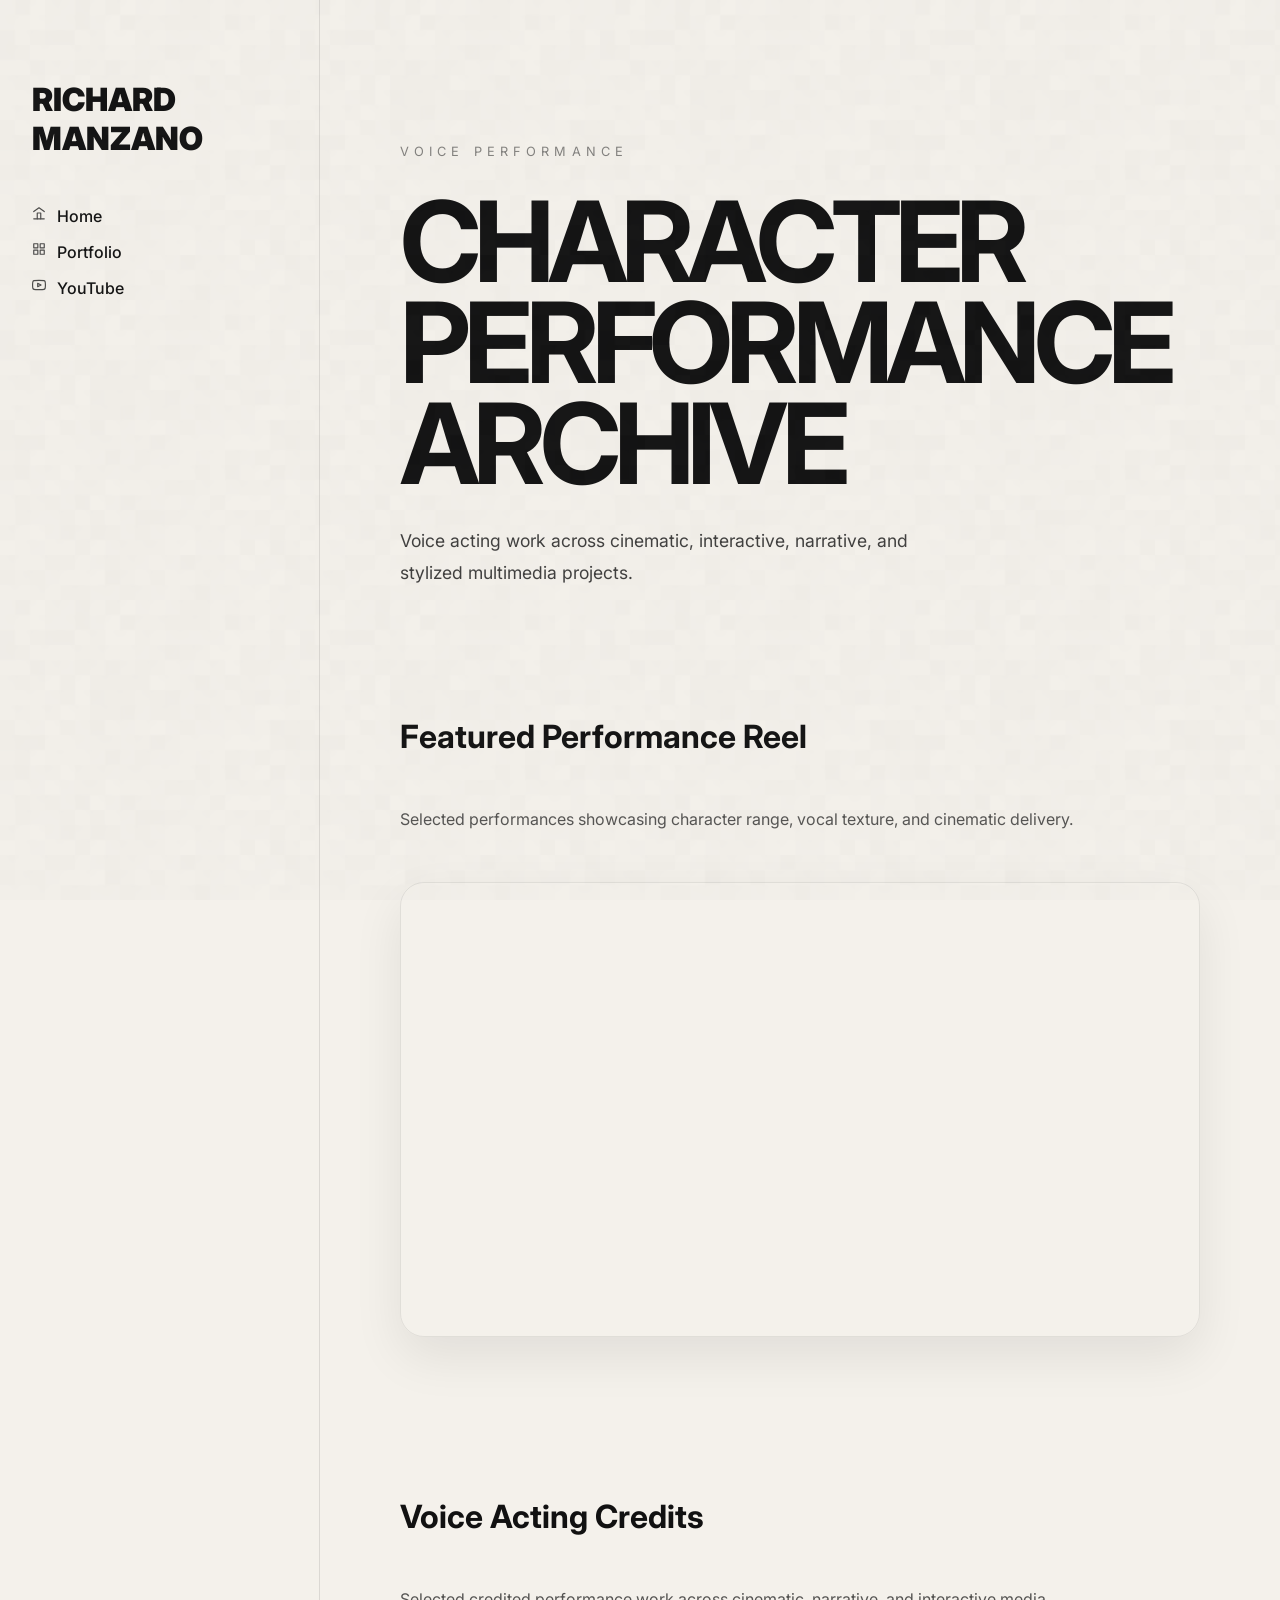
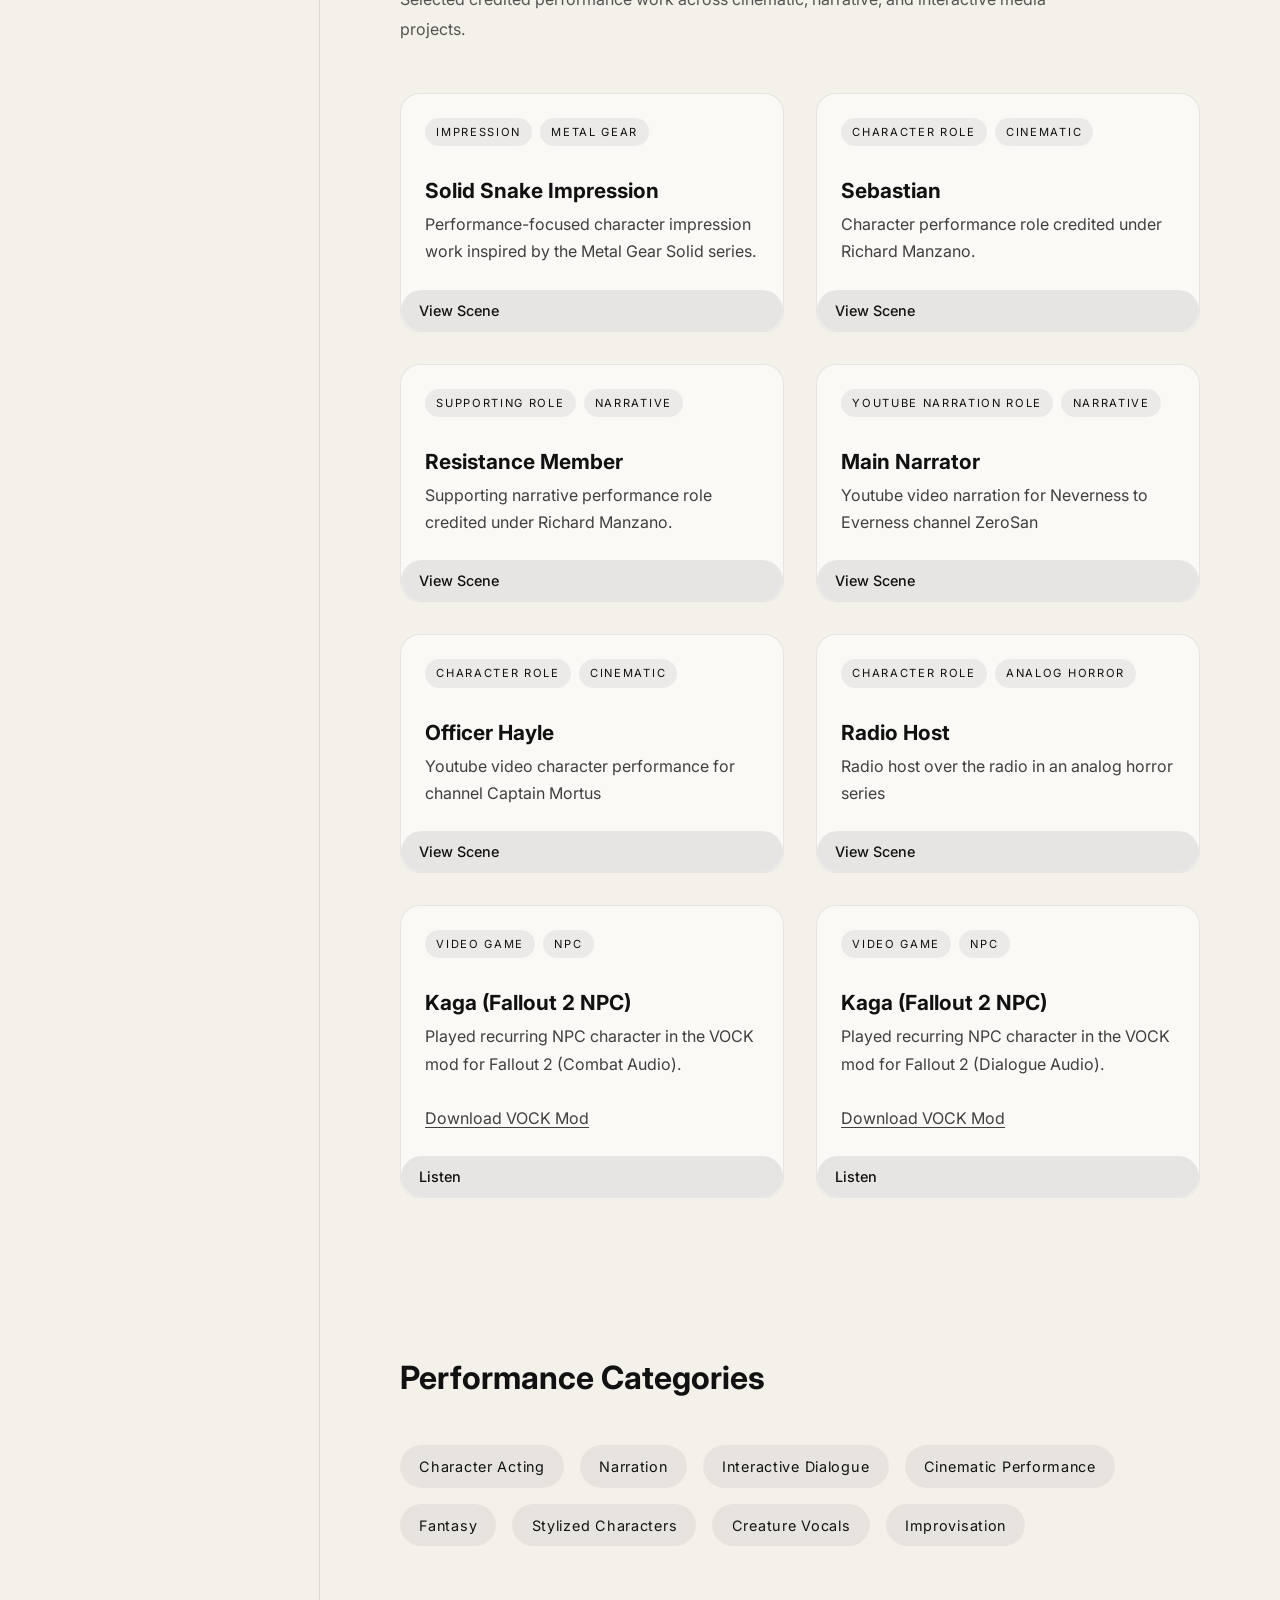
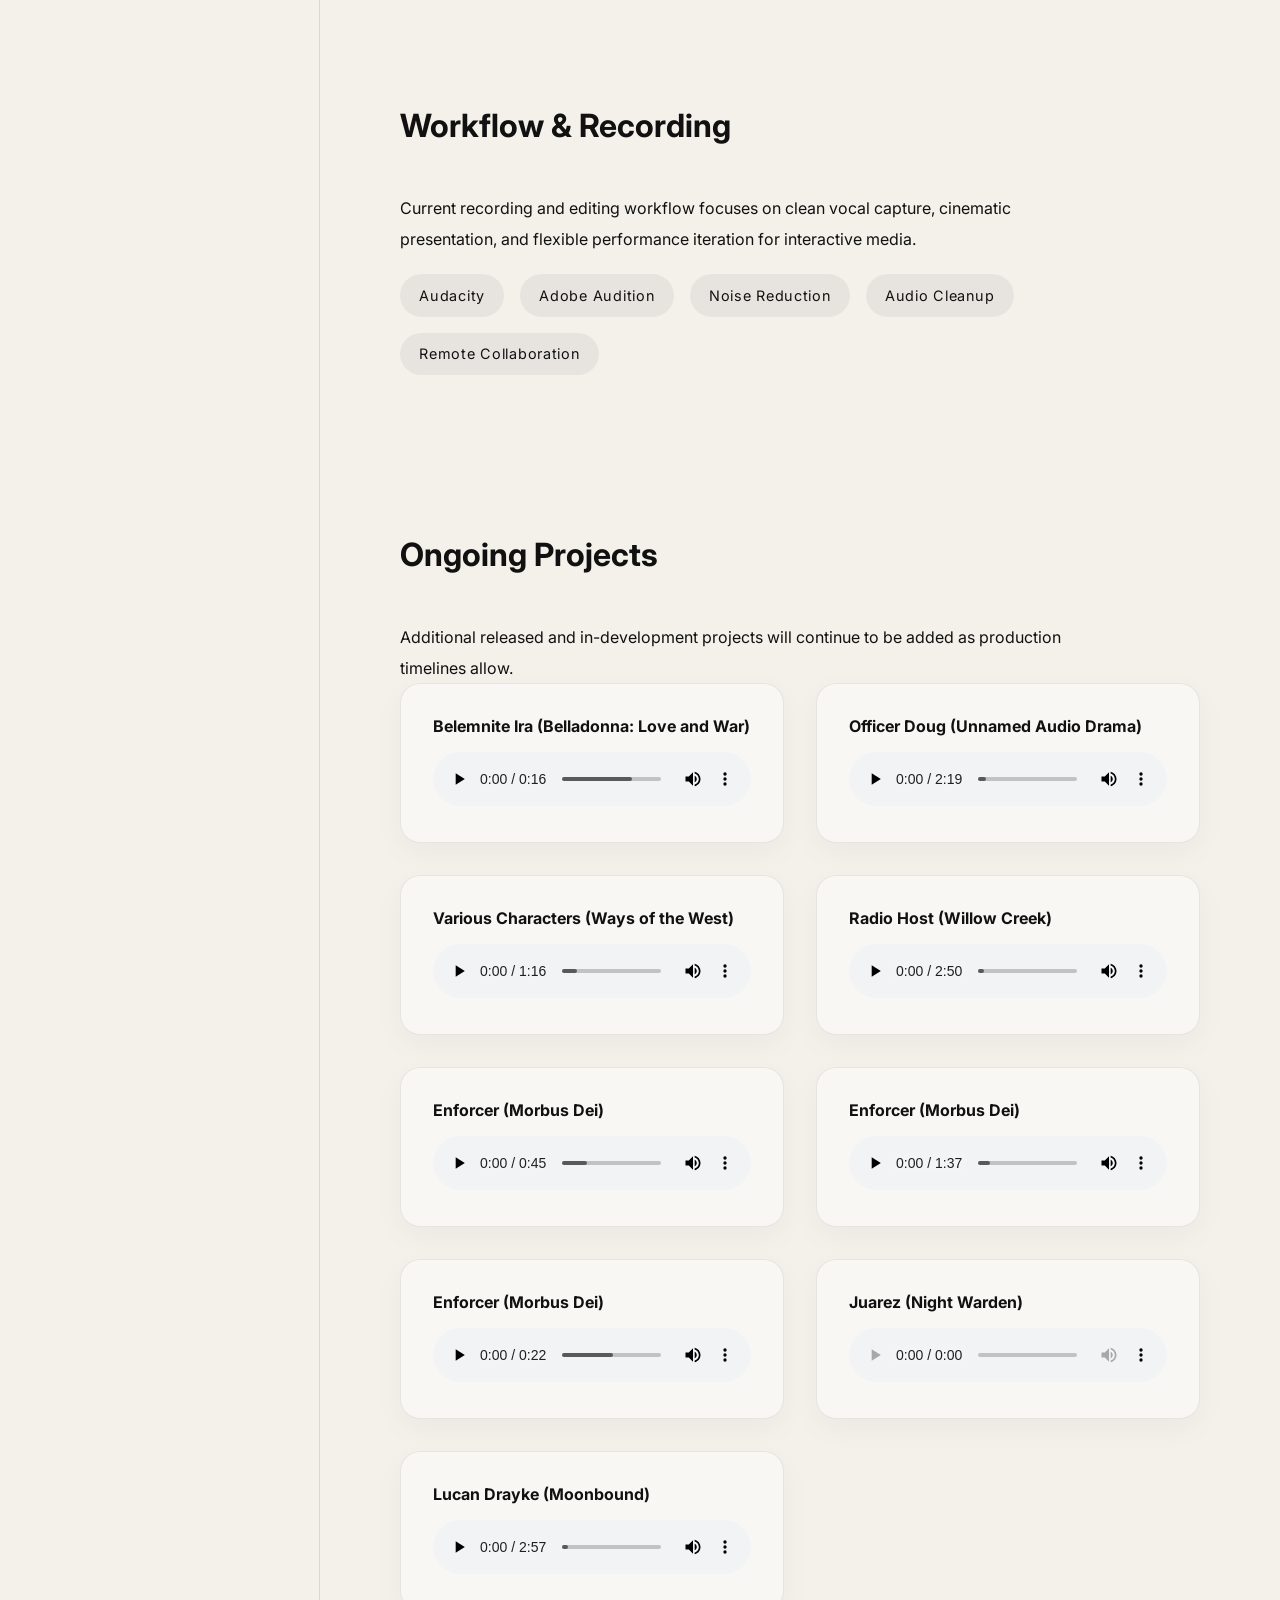
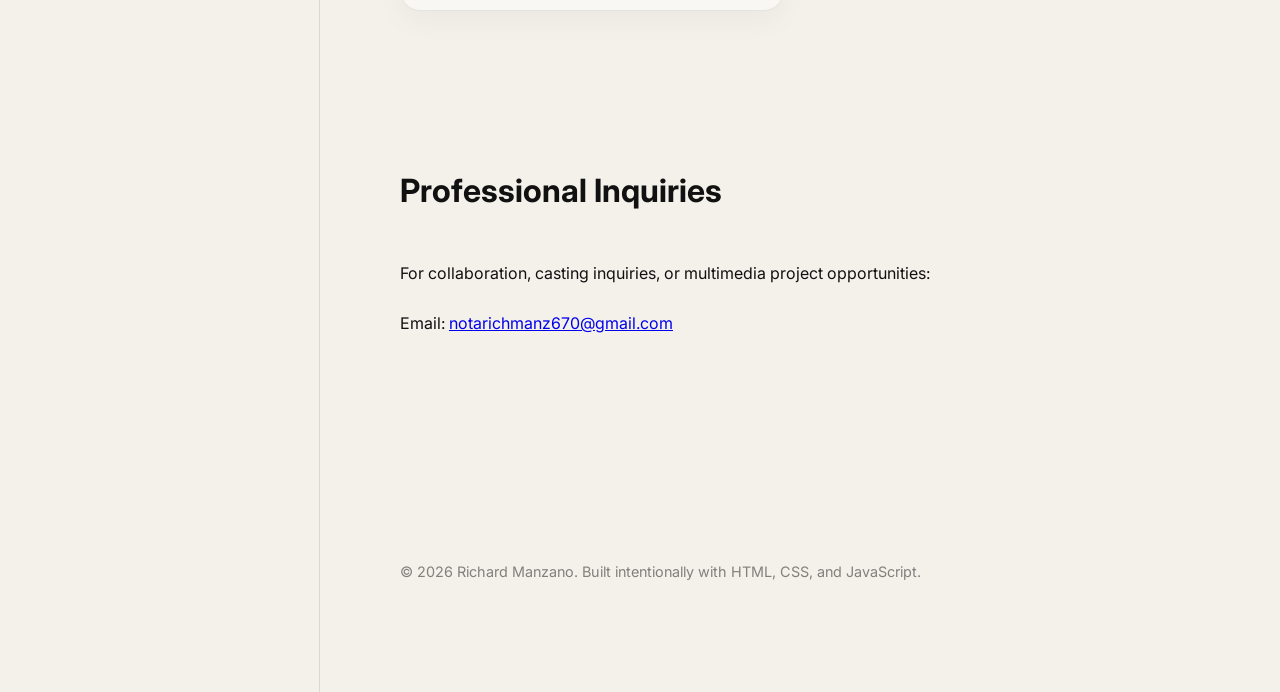
==== projects/voiceover/index.html @ 1d10e0f7 "Convert sub-pages to clean URL folder structure Moves voiceover.html and part-showcase.html into pro" ====
<!DOCTYPE html>
<html lang="en">
<head>
    <meta charset="UTF-8" />
    <meta name="viewport" content="width=device-width, initial-scale=1.0" />

    <title>Voice Performance | Richard Manzano</title>

    <!-- Google Fonts -->
    <link rel="preconnect" href="https://fonts.googleapis.com">
    <link rel="preconnect" href="https://fonts.gstatic.com" crossorigin>

    <link href="https://fonts.googleapis.com/css2?family=Inter:wght@300;400;500;700;900&display=swap"
          rel="stylesheet">

    <!-- Shared CSS -->
    <link rel="stylesheet" href="../../style.css" />
</head>

<body>

    <!-- Grain Overlay -->
    <div class="grain"></div>

    <!-- Sidebar -->
    <aside class="sidebar">

        <h1 class="logo">RICHARD MANZANO</h1>

        <nav>
            <ul>

                <li>
                    <a href="../../index.html">

                        <svg viewBox="0 0 24 24"
                             fill="none"
                             stroke="currentColor"
                             stroke-width="2"
                             stroke-linecap="round"
                             stroke-linejoin="round">

                            <path d="M3 9.5L12 3l9 6.5"></path>
                            <path d="M9 22V12h6v10"></path>
                            <path d="M21 22H3"></path>

                        </svg>

                        Home

                    </a>
                </li>

                <li>
                    <a href="../../index.html#portfolio">

                        <svg viewBox="0 0 24 24"
                             fill="none"
                             stroke="currentColor"
                             stroke-width="2"
                             stroke-linecap="round"
                             stroke-linejoin="round">

                            <rect x="3" y="3" width="7" height="7"></rect>
                            <rect x="14" y="3" width="7" height="7"></rect>
                            <rect x="14" y="14" width="7" height="7"></rect>
                            <rect x="3" y="14" width="7" height="7"></rect>

                        </svg>

                        Portfolio

                    </a>
                </li>

                <li>
                    <a href="https://www.youtube.com/@Sp3lunky"
                       target="_blank"
                       rel="noopener noreferrer">

                        <svg viewBox="0 0 24 24"
                             fill="none"
                             stroke="currentColor"
                             stroke-width="2"
                             stroke-linecap="round"
                             stroke-linejoin="round">

                            <path d="M22.54 6.42
                                     a2.78 2.78 0 0 0-1.94-2
                                     C18.88 4 12 4 12 4
                                     s-6.88 0-8.6.46
                                     a2.78 2.78 0 0 0-1.94 2
                                     A29 29 0 0 0 1 12
                                     a29 29 0 0 0 .46 5.58
                                     2.78 2.78 0 0 0 1.94 2
                                     c1.72.46 8.6.46 8.6.46
                                     s6.88 0 8.6-.46
                                     a2.78 2.78 0 0 0 1.94-2
                                     A29 29 0 0 0 23 12
                                     a29 29 0 0 0-.46-5.58z">
                            </path>

                            <polygon points="9.75 15.02 15.5 12 9.75 8.98 9.75 15.02">
                            </polygon>

                        </svg>

                        YouTube

                    </a>
                </li>

            </ul>
        </nav>

    </aside>

    <!-- Main Content -->
    <main class="content">

        <!-- Hero -->
        <section class="hero fade-in">

            <p class="eyebrow">
                VOICE PERFORMANCE
            </p>

            <h2 class="hero-title">
                CHARACTER<br>
                PERFORMANCE<br>
                ARCHIVE
            </h2>

            <p class="hero-description">
                Voice acting work across cinematic,
                interactive, narrative, and stylized
                multimedia projects.
            </p>

        </section>

        <!-- Featured Reel -->
        <section class="section fade-in">

            <h3>Featured Performance Reel</h3>

            <p class="section-intro">
                Selected performances showcasing
                character range, vocal texture,
                and cinematic delivery.
            </p>

            <div class="video-container">

                <iframe src="https://www.youtube.com/embed/omtmLSQI2M8"
                        title="Voice Performance Reel"
                        frameborder="0"
                        allowfullscreen>
                </iframe>

            </div>

        </section>

        <!-- Voice Acting Credits -->
        <section class="section fade-in">

            <h3>Voice Acting Credits</h3>

            <p class="section-intro">
                Selected credited performance work
                across cinematic, narrative,
                and interactive media projects.
            </p>

            <div class="project-grid">

                <!-- Credit Card -->
                <article class="project-card">

                    <div class="project-tags">
                        <span>IMPRESSION</span>
                        <span>METAL GEAR</span>
                    </div>

                    <h4>Solid Snake Impression</h4>
                    <p>
                        Performance-focused character
                        impression work inspired by the
                        Metal Gear Solid series.
                    </p>

                    <a class="project-button"
                       href="https://www.youtube.com/watch?v=Hbioymdwl5s&t=85s"
                       target="_blank"
                       rel="noopener noreferrer">

                        View Scene

                    </a>

                </article>

                <!-- Credit Card -->
                <article class="project-card">

                    <div class="project-tags">
                        <span>CHARACTER ROLE</span>
                        <span>CINEMATIC</span>
                    </div>

                    <h4>Sebastian</h4>

                    <p>
                        Character performance role credited
                        under Richard Manzano.
                    </p>

                    <a class="project-button"
                       href="https://www.youtube.com/watch?v=NLKbuSoBpOA"
                       target="_blank"
                       rel="noopener noreferrer">

                        View Scene

                    </a>

                </article>

                <!-- Credit Card -->
                <article class="project-card">

                    <div class="project-tags">
                        <span>SUPPORTING ROLE</span>
                        <span>NARRATIVE</span>
                    </div>

                    <h4>Resistance Member</h4>

                    <p>
                        Supporting narrative performance
                        role credited under Richard Manzano.
                    </p>

                    <a class="project-button"
                       href="https://www.youtube.com/watch?v=tWJBMHKJqUg"
                       target="_blank"
                       rel="noopener noreferrer">

                        View Scene

                    </a>

                </article>

                <!-- Credit Card -->
                <article class="project-card">

                    <div class="project-tags">
                        <span>YOUTUBE NARRATION ROLE</span>
                        <span>NARRATIVE</span>
                    </div>

                    <h4>Main Narrator</h4>

                    <p>
                        Youtube video narration for Neverness to
                        Everness channel ZeroSan
                    </p>

                    <a class="project-button"
                       href="https://www.youtube.com/watch?v=Q6nhibzTYhs"
                       target="_blank"
                       rel="noopener noreferrer">

                        View Scene

                    </a>

                </article>

                <!-- Credit Card -->
                <article class="project-card">

                    <div class="project-tags">
                        <span>CHARACTER ROLE</span>
                        <span>CINEMATIC</span>
                    </div>

                    <h4>Officer Hayle</h4>

                    <p>
                        Youtube video character performance
                        for channel Captain Mortus
                    </p>

                    <a class="project-button"
                       href="https://www.youtube.com/watch?v=c3kBNYjmFsY"
                       target="_blank"
                       rel="noopener noreferrer">

                        View Scene

                    </a>

                </article>

                <!-- Credit Card -->
                <article class="project-card">

                    <div class="project-tags">
                        <span>CHARACTER ROLE</span>
                        <span>ANALOG HORROR</span>
                    </div>

                    <h4>Radio Host</h4>

                    <p>
                        Radio host over the radio in an
                        analog horror series
                    </p>

                    <a class="project-button"
                       href="https://www.youtube.com/watch?v=HlQ4xLuw-D8"
                       target="_blank"
                       rel="noopener noreferrer">

                        View Scene

                    </a>

                </article>

                <!-- Credit Card -->
                <article class="project-card">

                    <div class="project-tags">
                        <span>VIDEO GAME</span>
                        <span>NPC</span>
                    </div>

                    <h4>Kaga (Fallout 2 NPC)</h4>

                    <p>
                        Played recurring NPC character in the VOCK mod
                        for Fallout 2 (Combat Audio).<br><br>
                        <a href="https://www.nexusmods.com/fallout2/mods/176"
                           target="_blank"
                           rel="noopener noreferrer">
                            Download VOCK Mod
                        </a>
                    </p>

                    <a class="project-button"
                       href="https://drive.google.com/file/d/15ZOhBAp49AssXxay2h1JE-kqpRSoK8h1/view?usp=drive_link"
                       target="_blank"
                       rel="noopener noreferrer">

                        Listen

                    </a>

                </article>

                <!-- Credit Card -->
                <article class="project-card">

                    <div class="project-tags">
                        <span>VIDEO GAME</span>
                        <span>NPC</span>
                    </div>

                    <h4>Kaga (Fallout 2 NPC)</h4>

                    <p>
                        Played recurring NPC character in the VOCK mod
                        for Fallout 2 (Dialogue Audio).<br><br>
                        <a href="https://www.nexusmods.com/fallout2/mods/176"
                           target="_blank"
                           rel="noopener noreferrer">
                            Download VOCK Mod
                        </a>
                    </p>

                    <a class="project-button"
                       href="https://drive.google.com/file/d/1WP_Z8_I_q7kdN5OAoyPYvnvUiT0T7FYB/view?usp=drive_link"
                       target="_blank"
                       rel="noopener noreferrer">

                        Listen

                    </a>

                </article>

            </div>

        </section>

        <!-- Performance Categories -->
        <section class="section fade-in">

            <h3>Performance Categories</h3>

            <div class="skills-grid">

                <div class="skill-pill">Character Acting</div>
                <div class="skill-pill">Narration</div>
                <div class="skill-pill">Interactive Dialogue</div>
                <div class="skill-pill">Cinematic Performance</div>
                <div class="skill-pill">Fantasy</div>
                <div class="skill-pill">Stylized Characters</div>
                <div class="skill-pill">Creature Vocals</div>
                <div class="skill-pill">Improvisation</div>

            </div>

        </section>

        <!-- Workflow -->
        <section class="section fade-in">

            <h3>Workflow & Recording</h3>

            <p>
                Current recording and editing workflow
                focuses on clean vocal capture,
                cinematic presentation, and flexible
                performance iteration for interactive media.
            </p>

            <br>

            <div class="skills-grid">

                <div class="skill-pill">Audacity</div>
                <div class="skill-pill">Adobe Audition</div>
                <div class="skill-pill">Noise Reduction</div>
                <div class="skill-pill">Audio Cleanup</div>
                <div class="skill-pill">Remote Collaboration</div>

            </div>

        </section>

        <!-- Future Projects -->
        <section class="section fade-in">

            <h3>Ongoing Projects</h3>

            <p>
                Additional released and in-development
                projects will continue to be added
                as production timelines allow.
            </p>

            <div class="audio-grid">

                <div class="audio-card">
                    <h4>Belemnite Ira (Belladonna: Love and War)</h4>
                    <audio controls>
                        <source src="../../assets/audio/Belemnite_LoveAndWar.wav" type="audio/wav">
                    </audio>
                </div>

                <div class="audio-card">
                    <h4>Officer Doug (Unnamed Audio Drama)</h4>
                    <audio controls>
                        <source src="../../assets/audio/OfficerDoug_Lines.wav" type="audio/wav">
                    </audio>
                </div>

                <div class="audio-card">
                    <h4>Various Characters (Ways of the West)</h4>
                    <audio controls>
                        <source src="../../assets/audio/WaysOfTheWest_Auditions.wav" type="audio/wav">
                    </audio>
                </div>

                <div class="audio-card">
                    <h4>Radio Host (Willow Creek)</h4>
                    <audio controls>
                        <source src="../../assets/audio/willow%20creek.wav" type="audio/wav">
                    </audio>
                </div>

                <div class="audio-card">
                    <h4>Enforcer (Morbus Dei)</h4>
                    <audio controls>
                        <source src="../../assets/audio/Enforcer_Cut_to_Image_3.wav" type="audio/wav">
                    </audio>
                </div>

                <div class="audio-card">
                    <h4>Enforcer (Morbus Dei)</h4>
                    <audio controls>
                        <source src="../../assets/audio/Enforcer_LineRetake2.wav" type="audio/wav">
                    </audio>
                </div>

                <div class="audio-card">
                    <h4>Enforcer (Morbus Dei)</h4>
                    <audio controls>
                        <source src="../../assets/audio/Enforcer_OpenInDarkness.wav" type="audio/wav">
                    </audio>
                </div>

                <div class="audio-card">
                    <h4>Juarez (Night Warden)</h4>
                    <audio controls>
                        <source src="../../assets/audio/NightWarden_JuarezLines.wav" type="audio/wav">
                    </audio>
                </div>

                <div class="audio-card">
                    <h4>Lucan Drayke (Moonbound)</h4>
                    <audio controls>
                        <source src="../../assets/audio/Moonbound_Lucan.wav" type="audio/wav">
                    </audio>
                </div>
            </div>

        </section>

        <!-- Contact -->
        <section class="section fade-in">

            <h3>Professional Inquiries</h3>

            <p>
                For collaboration, casting inquiries,
                or multimedia project opportunities:
            </p>

            <br>

            <p>
                Email:
                <a href="mailto:notarichmanz670@gmail.com">
                    notarichmanz670@gmail.com
                </a>
            </p>

        </section>

        <!-- Footer -->
        <footer class="footer">

            <p>
                © 2026 Richard Manzano.
                Built intentionally with HTML, CSS, and JavaScript.
            </p>

        </footer>

    </main>

    <!-- Shared JS -->
    <script src="../../script.js"></script>

</body>
</html>
---- style.css ----
/* RESET */
* {
    margin: 0;
    padding: 0;
    box-sizing: border-box;
}

html {
    scroll-behavior: smooth;
}

:root {
    --transition-fast: 0.25s ease;
    --transition-medium: 0.4s ease;
    --transition-slow: 0.6s ease;
}

section {
    scroll-margin-top: 3.75rem;
}

body {
    font-family: 'Inter', sans-serif;
    background: #f4f1eb;
    color: #111;
    display: flex;
    min-height: 100vh;
    overflow-x: hidden;
}

/* Grain Overlay */
.grain {
    position: fixed;
    inset: 0;
    background-image: url('./assets/textures/grain.png');
    background-size: 18.75rem;
    background-repeat: repeat;
    opacity: 0.0325;
    pointer-events: none;
    z-index: 999;
}

/* Sidebar */
.sidebar {
    width: 20rem;
    min-height: 100vh;
    padding: 5rem 2rem;
    border-right: 1px solid rgba(0,0,0,0.1);
    position: sticky;
    top: 0;
}

.logo {
    font-size: 2rem;
    font-weight: 900;
    margin-bottom: 3rem;
}

.sidebar ul {
    list-style: none;
}

.sidebar li {
    margin-bottom: 1rem;
}

.sidebar a {
    position: relative;
    text-decoration: none;
    color: #111;
    font-weight: 500;
    transition: opacity var(--transition-fast), transform var(--transition-fast);
    display: flex;
    align-items: flex-start;
    gap: 0.7rem;
}

.sidebar a::after {
    content: '';
    position: absolute;
    left: 0;
    bottom: -0.25rem;
    width: 0%;
    height: 1px;
    background: black;
    transition: width 0.3s ease;
}

.sidebar a:hover::after {
    width: 100%;
}

    .sidebar a:hover {
        opacity: 0.5;
        transform: translateX(2px);
    }

.sidebar svg {
    width: 0.875rem;
    height: 0.875rem;
    min-width: 0.875rem;
    opacity: 0.75;
    flex-shrink: 0;
    transition: transform 0.3s ease, opacity 0.3s ease;
}

.sidebar a:hover svg {
    transform: translateY(-1px);
    opacity: 1;
}

/* Socials */
.socials {
    margin-top: 3rem;
    display: flex;
    flex-direction: column;
    gap: 0.75rem;
}

    .socials a {
        display: flex;
        align-items: center;
        gap: 0.6rem;
    }

    .socials svg {
        width: 1rem;
        height: 1rem;
        stroke-width: 1.8;
        opacity: 0.8;
        transition: transform 0.3s ease, opacity 0.3s ease;
    }

    .socials a:hover svg {
        transform: translateY(-1px);
        opacity: 1;
    }

/* Main Content */
.content {
    flex: 1;
    padding: 5rem;
    max-width: 87.5rem;
}

.hero {
    display: flex;
    flex-direction: column;
    justify-content: center;
    gap: 1rem;
    padding-top: 4rem;
    padding-bottom: 4rem;
}

.eyebrow {
    font-size: 0.8rem;
    letter-spacing: 0.4em;
    margin-bottom: 1rem;
    opacity: 0.5;
}

.hero-title {
    font-size: clamp(4rem, 10vw, 7rem);
    line-height: 0.9;
    letter-spacing: -0.06em;
    max-width: 56.25rem;
}

.hero-description {
    margin-top: 1rem;
    max-width: 32.5rem;
    font-size: 1.1rem;
    line-height: 1.8;
    opacity: 0.8;
}

.section {
    margin-top: 4rem;
    margin-bottom: 10rem;
}

    .section h3 {
        margin-bottom: 3rem;
        font-size: 2rem;
    }

    .section p {
        max-width: 43.75rem;
        line-height: 1.9;
    }

.section-intro {
    margin-bottom: 3rem;
    max-width: 37.5rem;
    opacity: 0.7;
}

/* Projects Section*/
.project-grid {
    display: grid;
    grid-template-columns: repeat(auto-fit, minmax(20rem, 1fr));
    gap: 2rem;
}

.project-card {
    background: rgba(255,255,255,0.55);
    backdrop-filter: blur(8px);
    border: 1px solid rgba(0,0,0,0.08);
    border-radius: 1.25rem;
    overflow: hidden;
    transition: transform var(--transition-medium), box-shadow var(--transition-medium);
    position: relative;
    display: flex;
    flex-direction: column;
}
    .project-card::before {
        content: '';
        position: absolute;
        inset: 0;
        background: linear-gradient( to top, rgba(0,0,0,0.25), transparent 40% );
        opacity: 0;
        transition: opacity 0.3s ease;
        pointer-events: none;
    }

    .project-card:hover::before {
        opacity: 1;
    }

    .project-card:hover {
        transform: translateY(-4px);
        box-shadow: 0 20px 40px rgba(0,0,0,0.08);
    }

    .project-card img {
        width: 100%;
        height: 13.75rem;
        object-fit: cover;
        transition: transform 0.5s ease;
    }

    .project-card:hover img {
        transform: scale(1.03);
    }


    .project-card h4 {
        padding: 1.5rem 1.5rem 0.5rem;
        font-size: 1.3rem;
    }

    .project-card p {
        padding: 0 1.5rem 1.5rem;
        line-height: 1.7;
        opacity: 0.8;
    }

    .project-card p a {
        color: inherit;
        text-decoration: underline;
        text-underline-offset: 0.2rem;
        transition: opacity var(--transition-fast);
    }

    .project-card p a:hover {
        opacity: 0.5;
    }

.project-link {
    text-decoration: none;
    color: inherit;
    display: block;
}

.project-button {
    display: inline-flex;
    align-items: center;
    padding: 0.75rem 1.1rem;
    border-radius: 62.5rem;
    background: rgba(0,0,0,0.08);
    color: inherit;
    text-decoration: none;
    font-size: 0.9rem;
    font-weight: 500;
    transition: background var(--transition-fast), transform var(--transition-fast);
    margin-top: auto;
}

    .project-button:hover {
        background: rgba(0,0,0,0.12);
        transform: translateY(-2px);
    }

.project-tags {
    display: flex;
    flex-wrap: wrap;
    gap: 0.5rem;
    padding: 1.5rem 1.5rem 0.5rem;
}

    .project-tags span {
        font-size: 0.7rem;
        letter-spacing: 0.15em;
        padding: 0.45rem 0.7rem;
        border-radius: 62.5rem;
        background: rgba(0,0,0,0.06);
    }

/* Audio Cards */
.audio-grid {
    display: grid;
    grid-template-columns: repeat(auto-fit, minmax(17.5rem, 1fr));
    gap: 2rem;
}

.audio-card {
    background: rgba(255,255,255,0.45);
    border: 1px solid rgba(0,0,0,0.08);
    border-radius: 1.25rem;
    padding: 2rem;
    box-shadow: 0 10px 30px rgba(0,0,0,0.04);
    transition: transform var(--transition-medium), box-shadow var(--transition-medium);
}

    .audio-card:hover {
        transform: translateY(-3px);
        box-shadow: 0 20px 40px rgba(0,0,0,0.08);
    }

    .audio-card h4 {
        margin-bottom: 1rem;
    }

    .audio-card audio {
        width: 100%;
    }


/* Footer */
.footer {
    padding-top: 4rem;
    padding-bottom: 2rem;
    opacity: 0.5;
    font-size: 0.9rem;
}

/* Fade In Animation */

.fade-in {
    opacity: 0;
    transform: translateY(20px);
    animation: fadeUp 1s ease forwards;
}

@keyframes fadeUp {

    to {
        opacity: 1;
        transform: translateY(0);
    }
}

/* Video */
.video-container {
    position: relative;
    width: 100%;
    overflow: hidden;
    border-radius: 1.5rem;
    box-shadow: 0 20px 50px rgba(0,0,0,0.08);
    border: 1px solid rgba(0,0,0,0.08);
}

    .video-container iframe {
        width: 100%;
        aspect-ratio: 16 / 9;
        border: none;
    }

/* Skills and Technologies */
.skills-grid {
    display: flex;
    flex-wrap: wrap;
    gap: 1rem;
}

.skill-pill {
    padding: 0.8rem 1.2rem;
    border-radius: 62.5rem;
    background: rgba(0,0,0,0.05);
    font-size: 0.9rem;
    letter-spacing: 0.05em;
}

/* ========================================
   Responsive Design
======================================== */

@media (max-width: 68.75rem) {

    body {
        flex-direction: column;
    }

    .sidebar {
        width: 100%;
        min-height: auto;
        position: relative;
        border-right: none;
        border-bottom: 1px solid rgba(0,0,0,0.1);
        padding: 3rem 2rem;
        display: flex;
        flex-direction: column;
        gap: 2rem;
    }

        .sidebar ul {
            display: flex;
            flex-wrap: wrap;
            gap: 1.5rem;
        }

        .sidebar li {
            margin-bottom: 0;
        }

    .socials {
        flex-direction: row;
        flex-wrap: wrap;
        gap: 1.5rem;
    }

    .content {
        padding: 3rem 2rem;
    }

    .hero-title {
        font-size: clamp(3.5rem, 12vw, 6rem);
    }
}

@media (max-width: 43.75rem) {

    .content {
        padding: 2rem 1.5rem;
    }

    .sidebar {
        padding: 2rem 1.5rem;
    }

    .hero {
        padding-top: 2rem;
        padding-bottom: 2rem;
    }

    .hero-title {
        font-size: clamp(3rem, 14vw, 5rem);
    }

    .hero-description {
        font-size: 1rem;
        line-height: 1.7;
    }

    .section {
        margin-bottom: 7rem;
    }

    .project-grid {
        grid-template-columns: 1fr;
    }

    .audio-grid {
        grid-template-columns: 1fr;
    }

    .project-card img {
        height: 12.5rem;
    }

    .footer {
        padding-top: 2rem;
    }

    .logo {
        font-size: 1.5rem;
    }
}
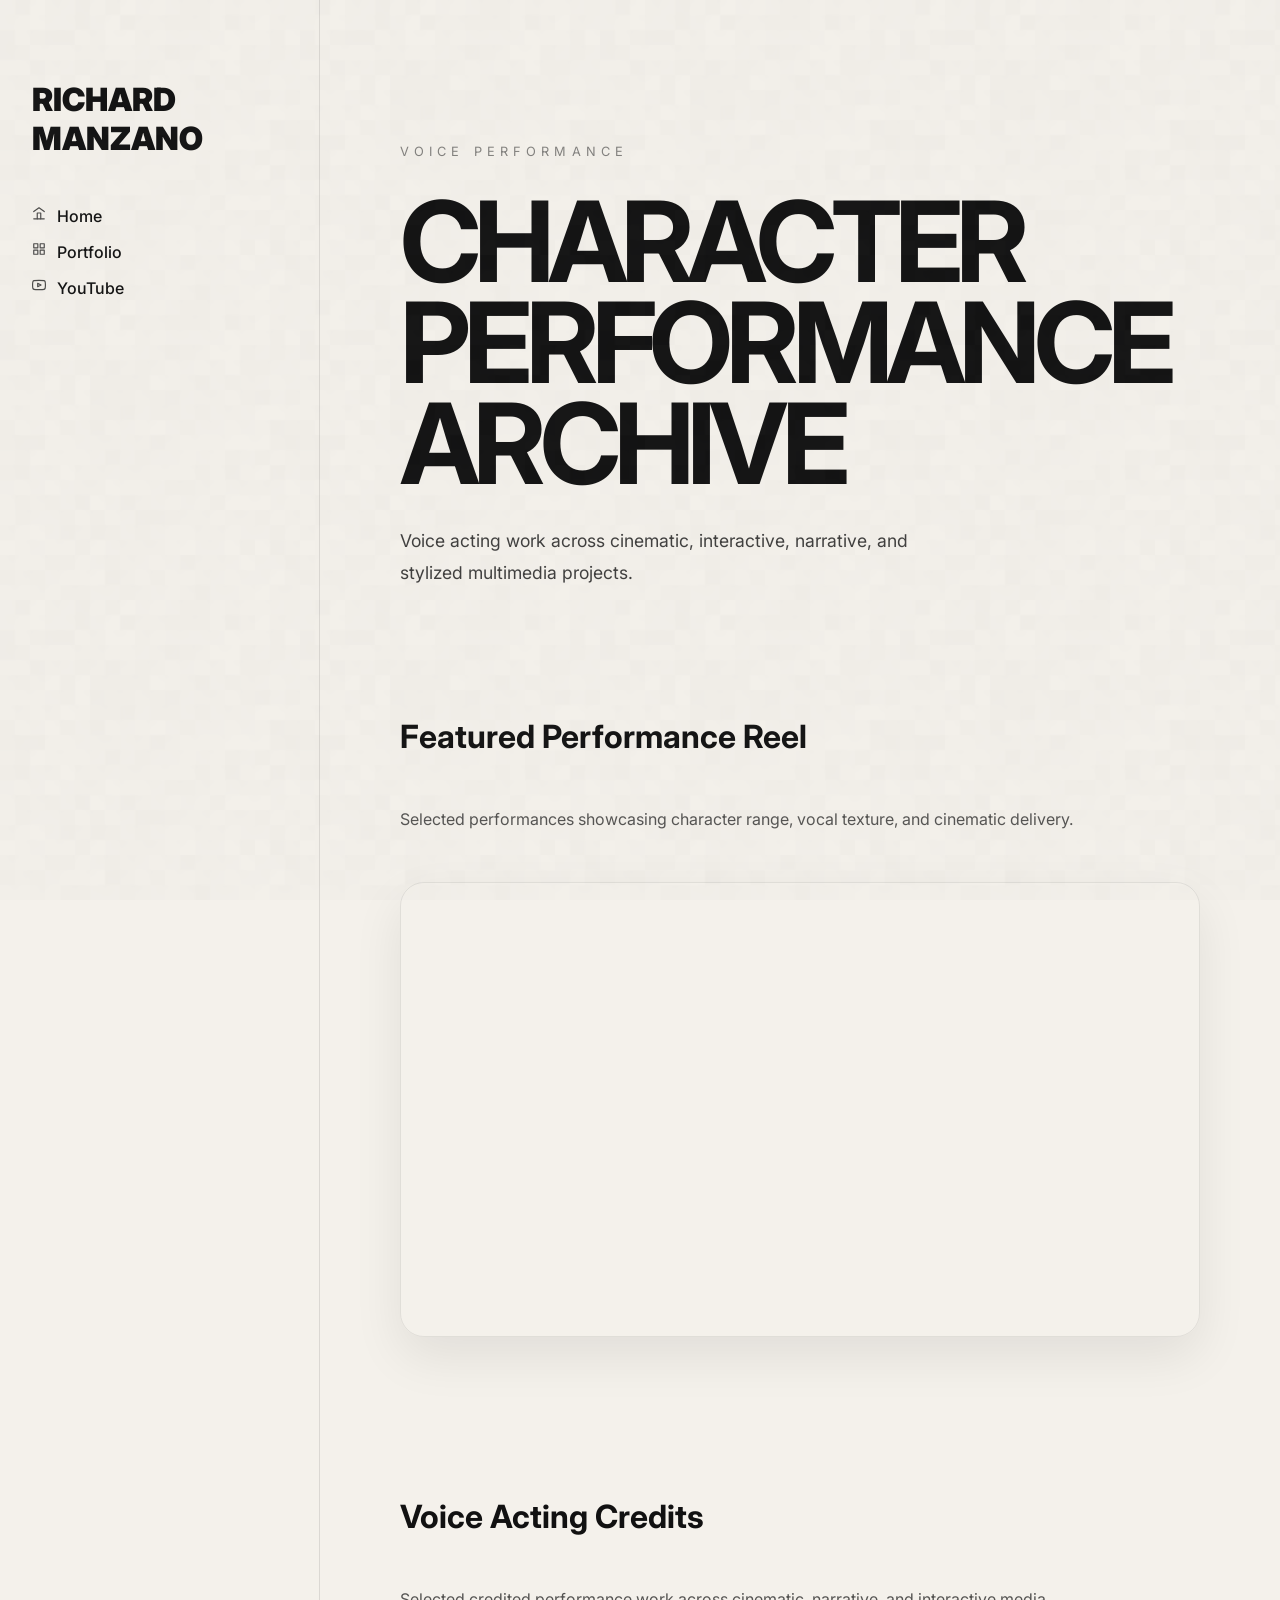
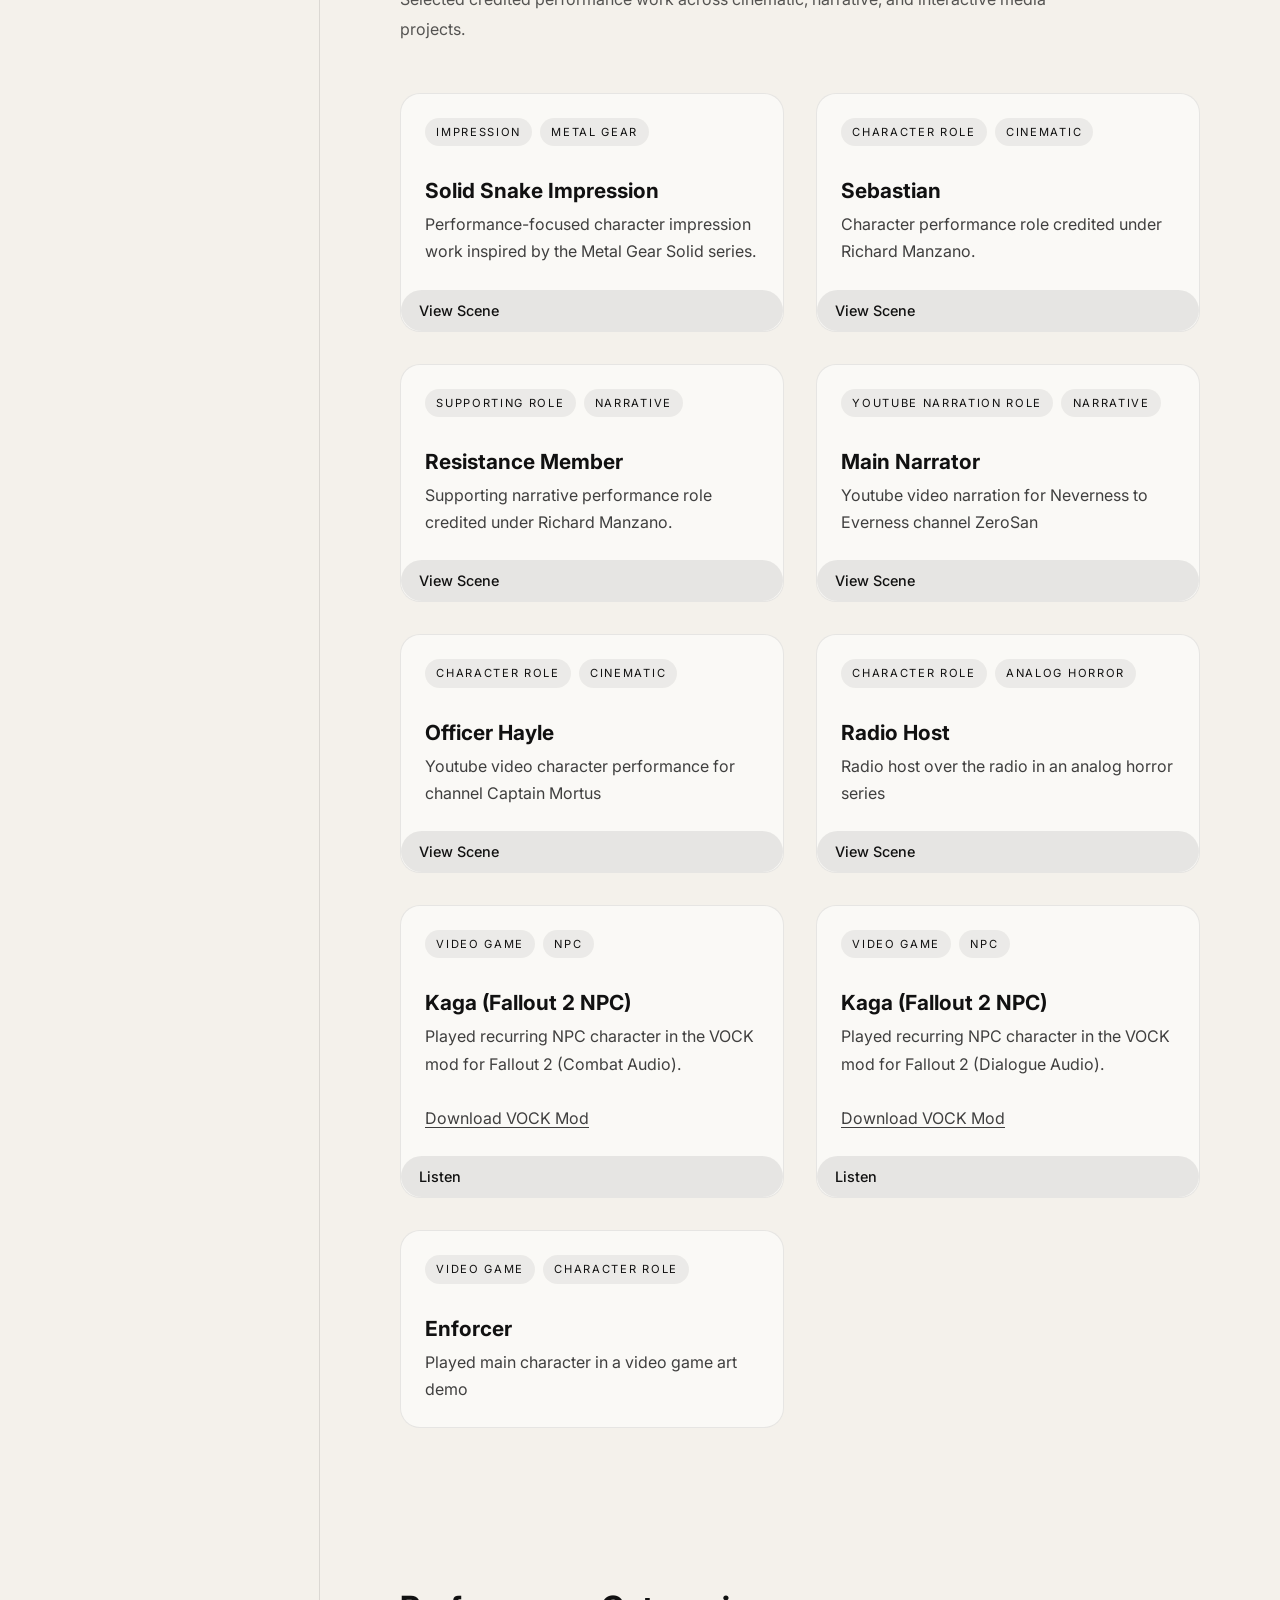
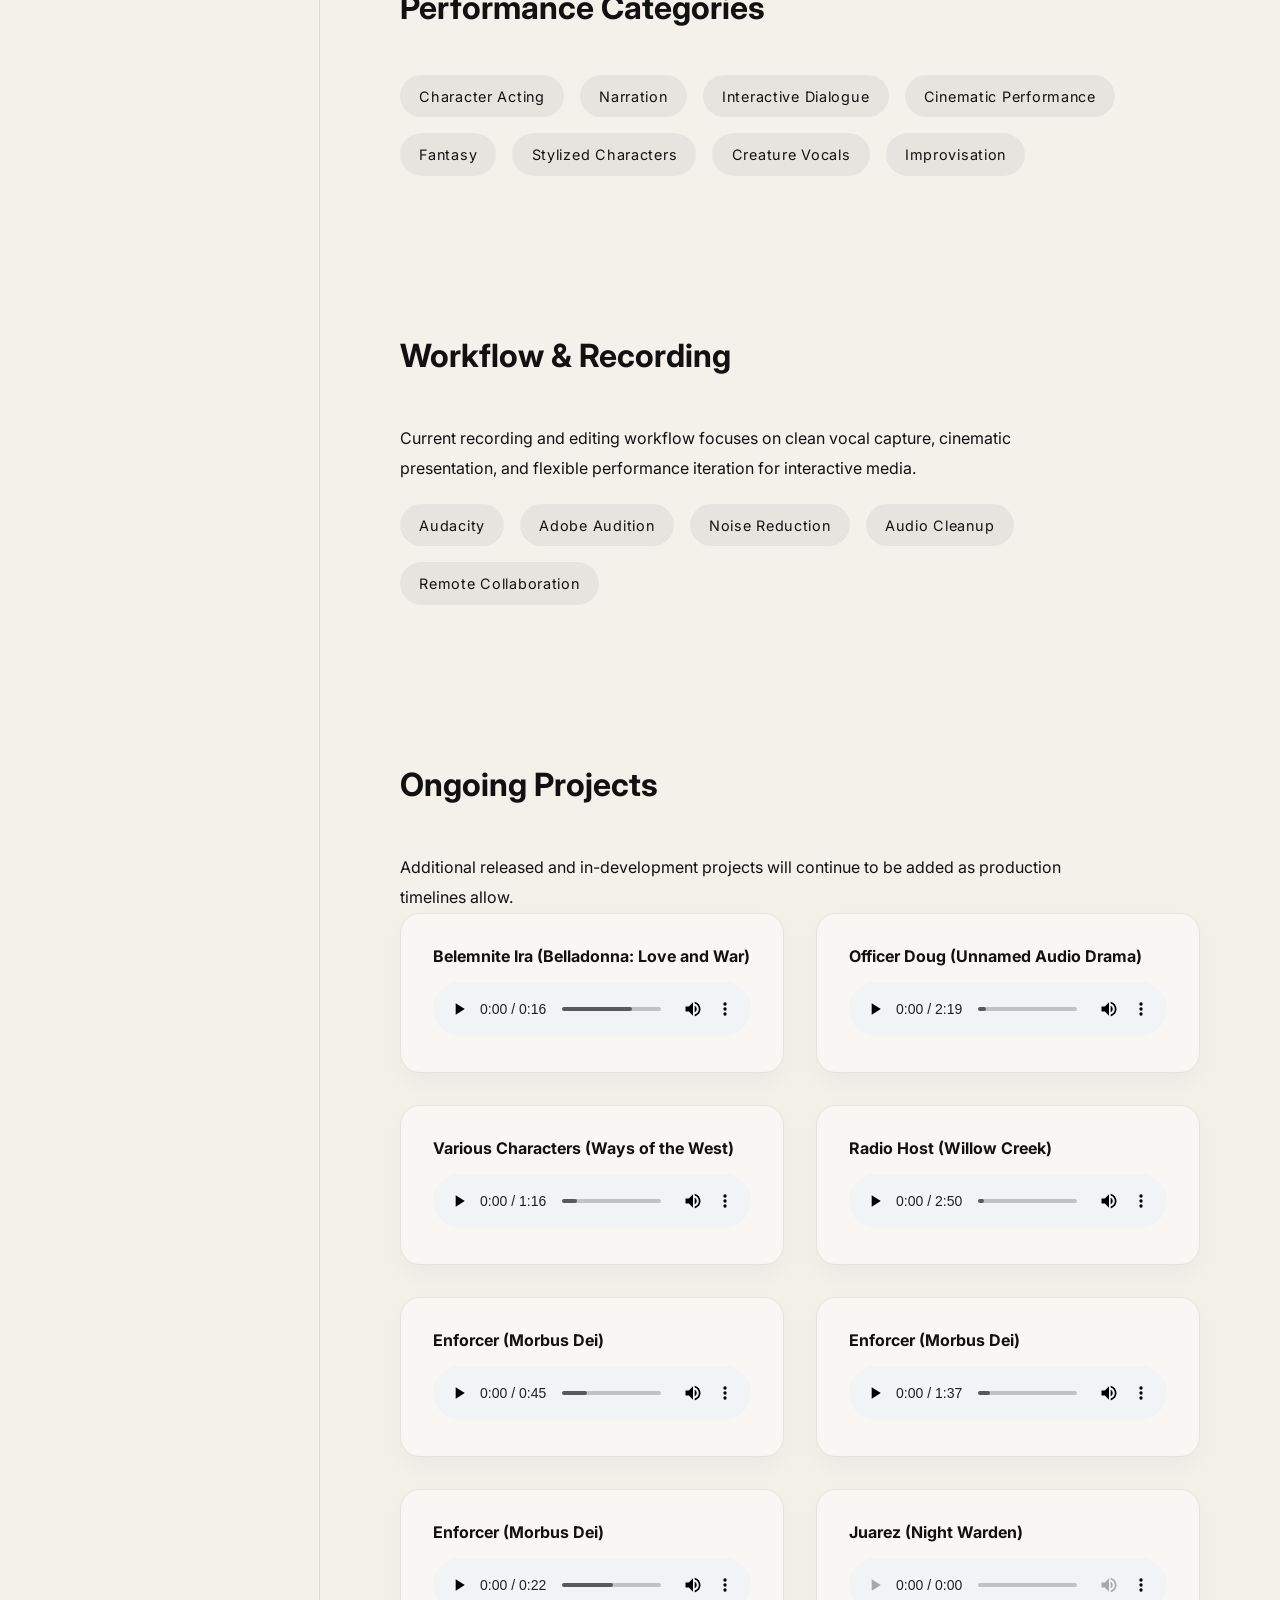
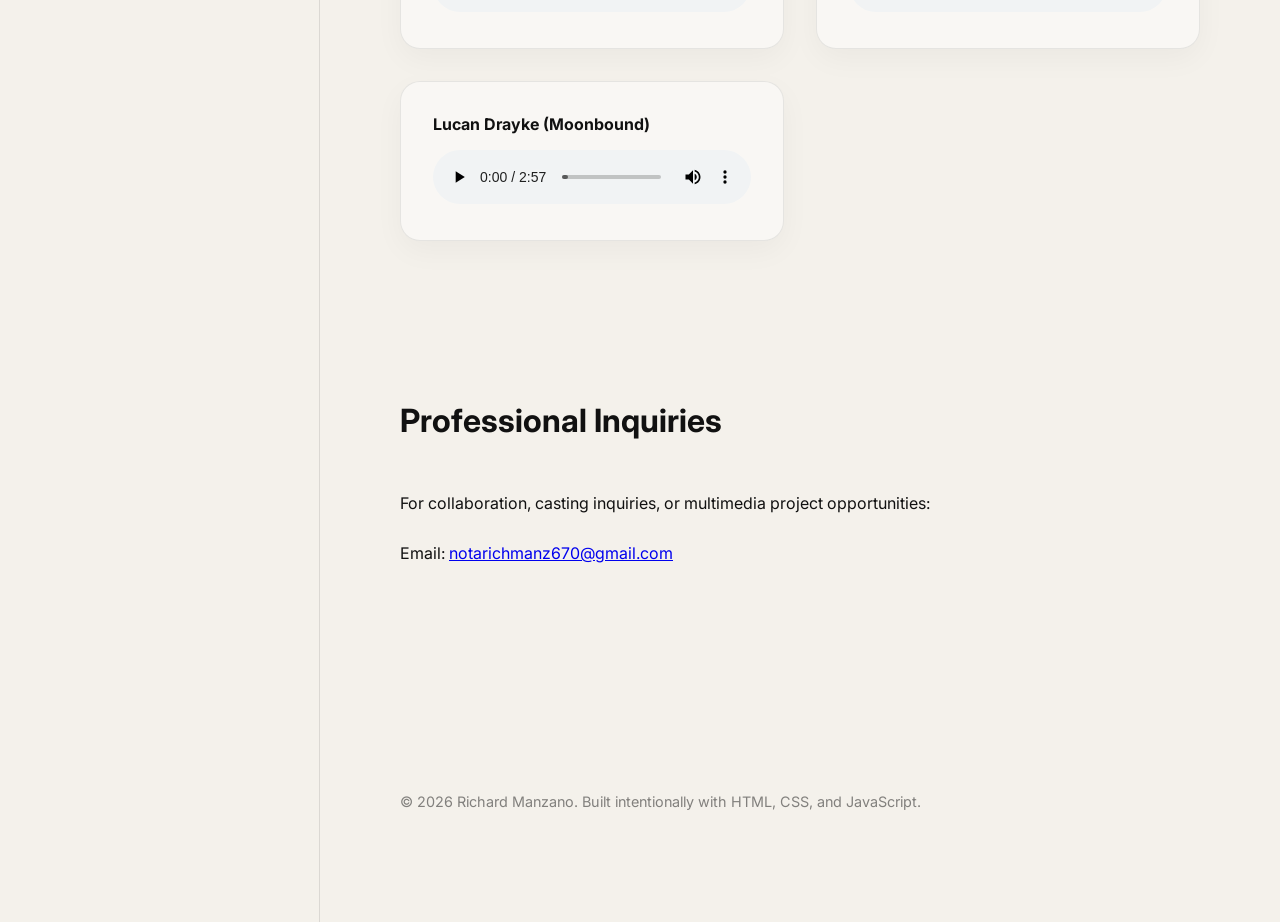
==== commit 3955c0f1: "Move Enforcer credit to voiceover page Voice Acting Credits section Reverts the index.html change an" ====
--- a/projects/voiceover/index.html
+++ b/projects/voiceover/index.html
@@ -393,6 +393,27 @@
 
                 </article>
 
+                <!-- Credit Card -->
+                <a class="project-link"
+                   href="https://games-academy.itch.io/morbus-dei"
+                   target="_blank"
+                   rel="noopener noreferrer">
+
+                    <article class="project-card">
+
+                        <div class="project-tags">
+                            <span>VIDEO GAME</span>
+                            <span>CHARACTER ROLE</span>
+                        </div>
+
+                        <h4>Enforcer</h4>
+
+                        <p>Played main character in a video game art demo</p>
+
+                    </article>
+
+                </a>
+
             </div>
 
         </section>
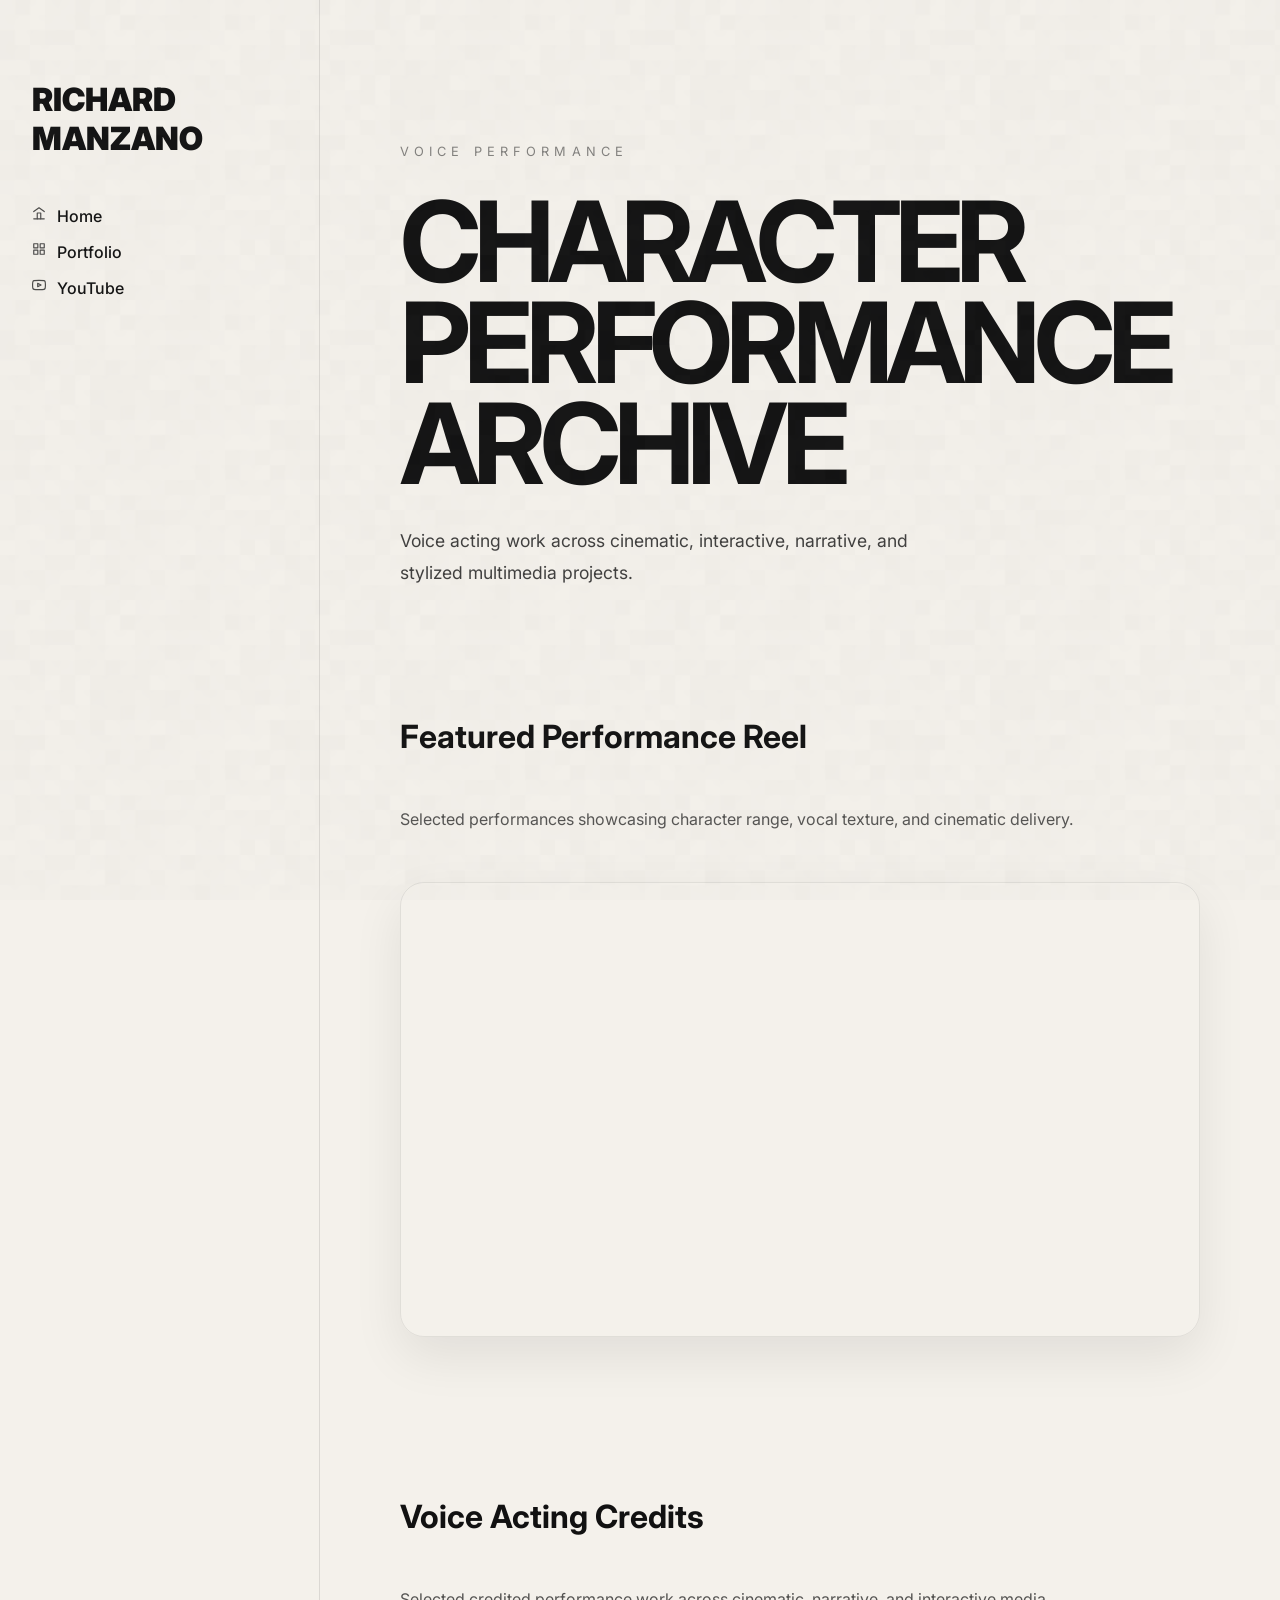
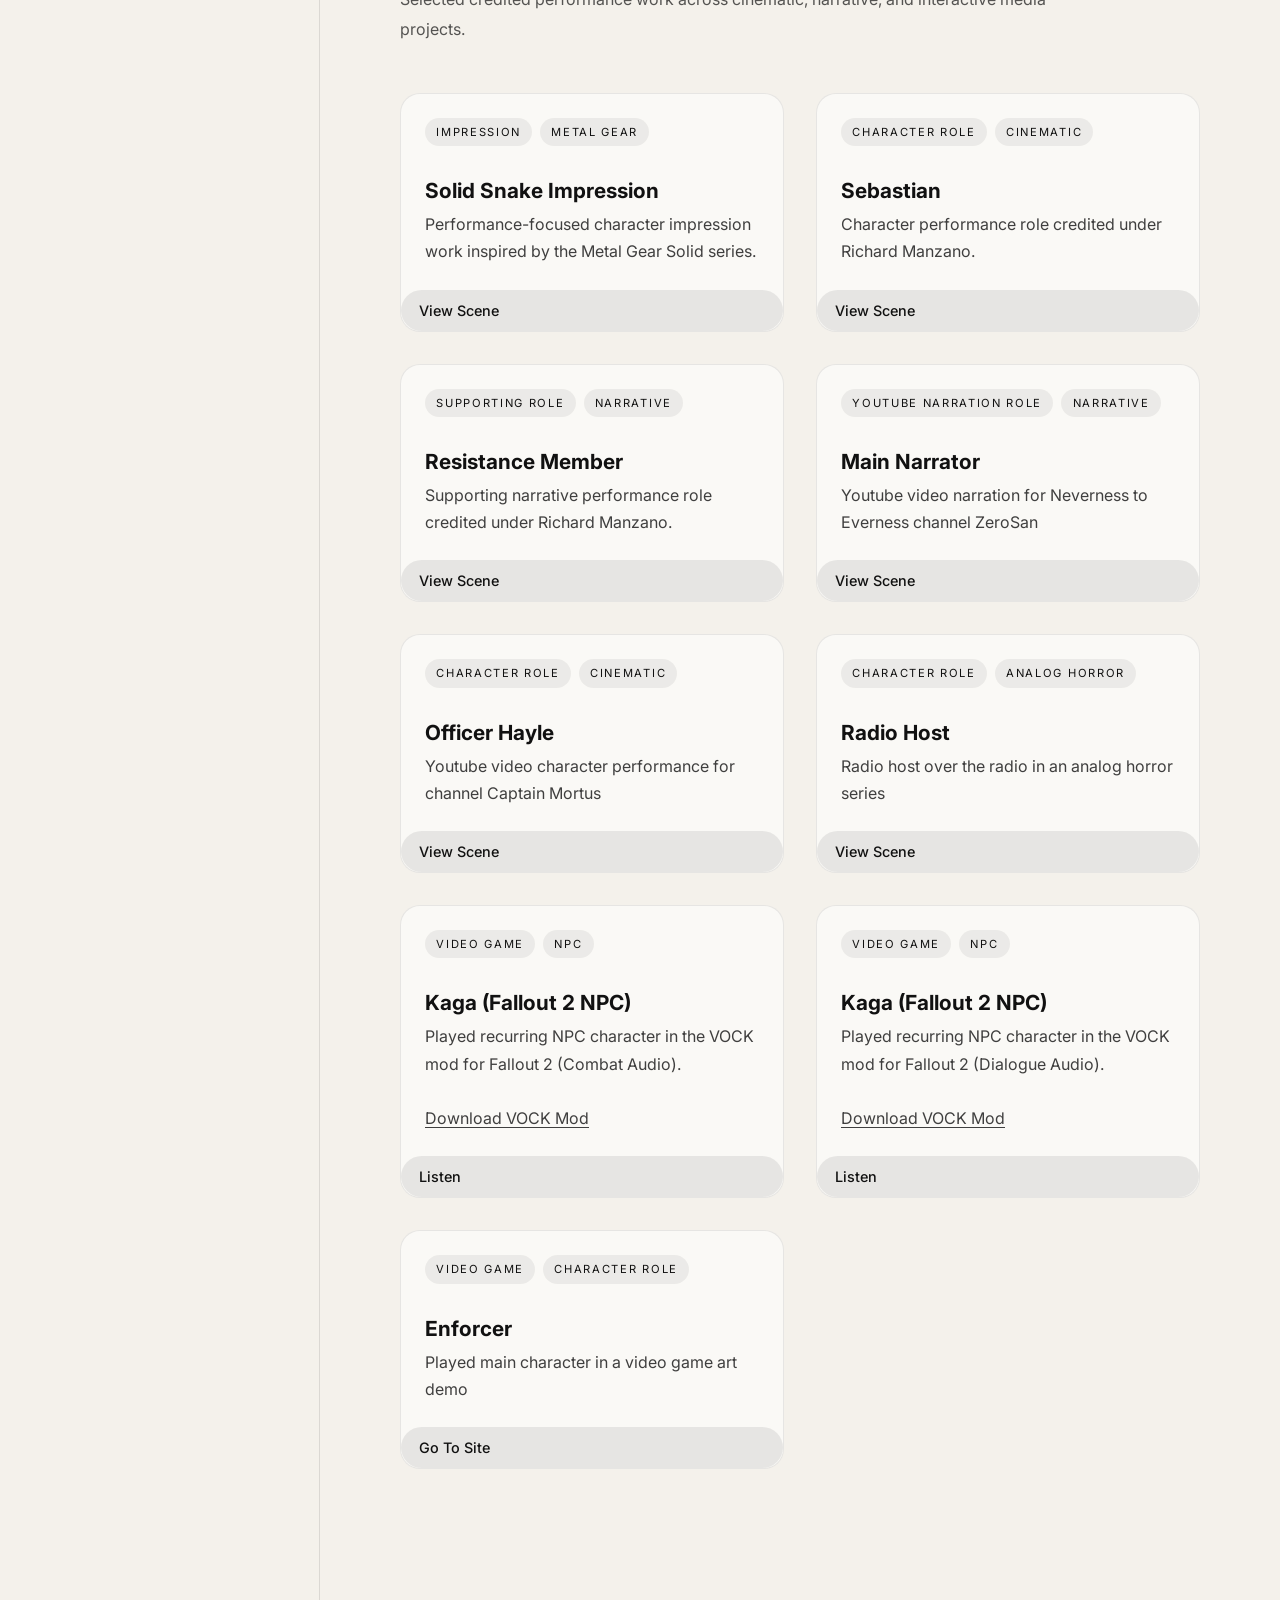
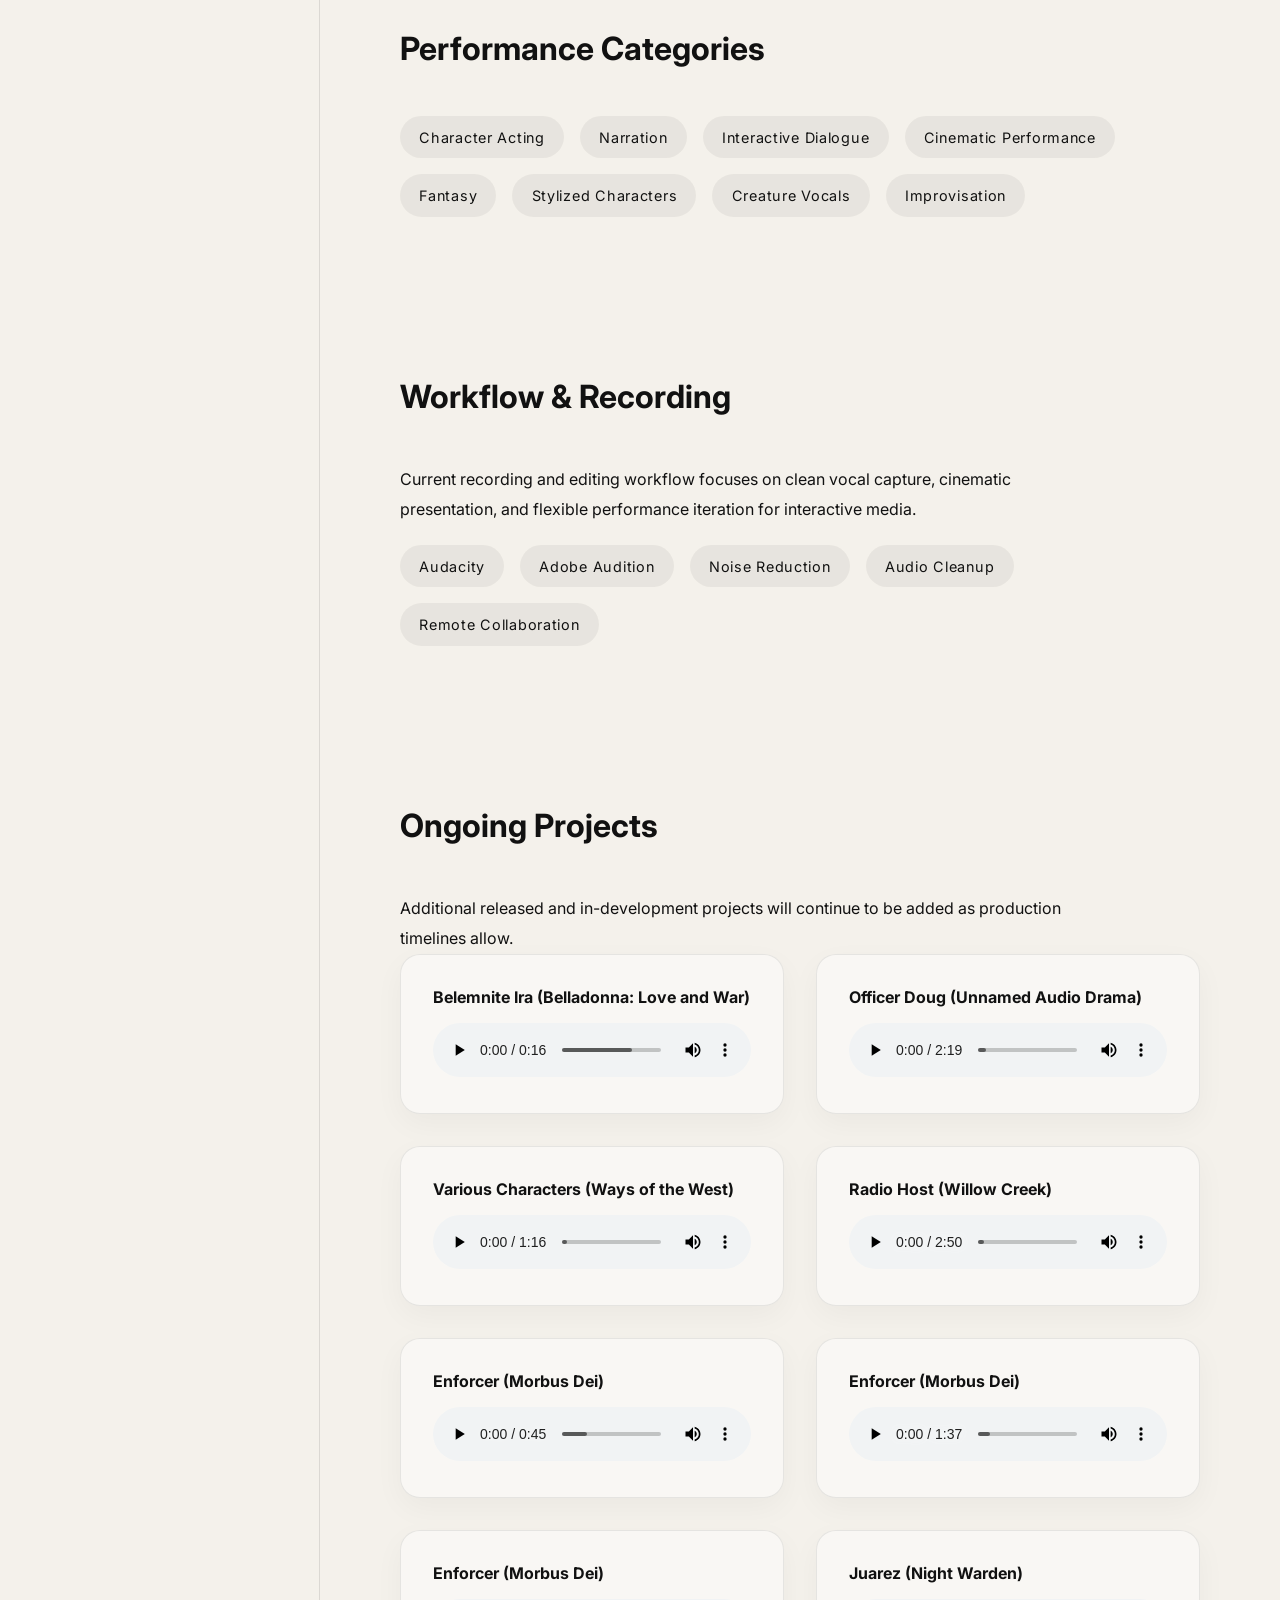
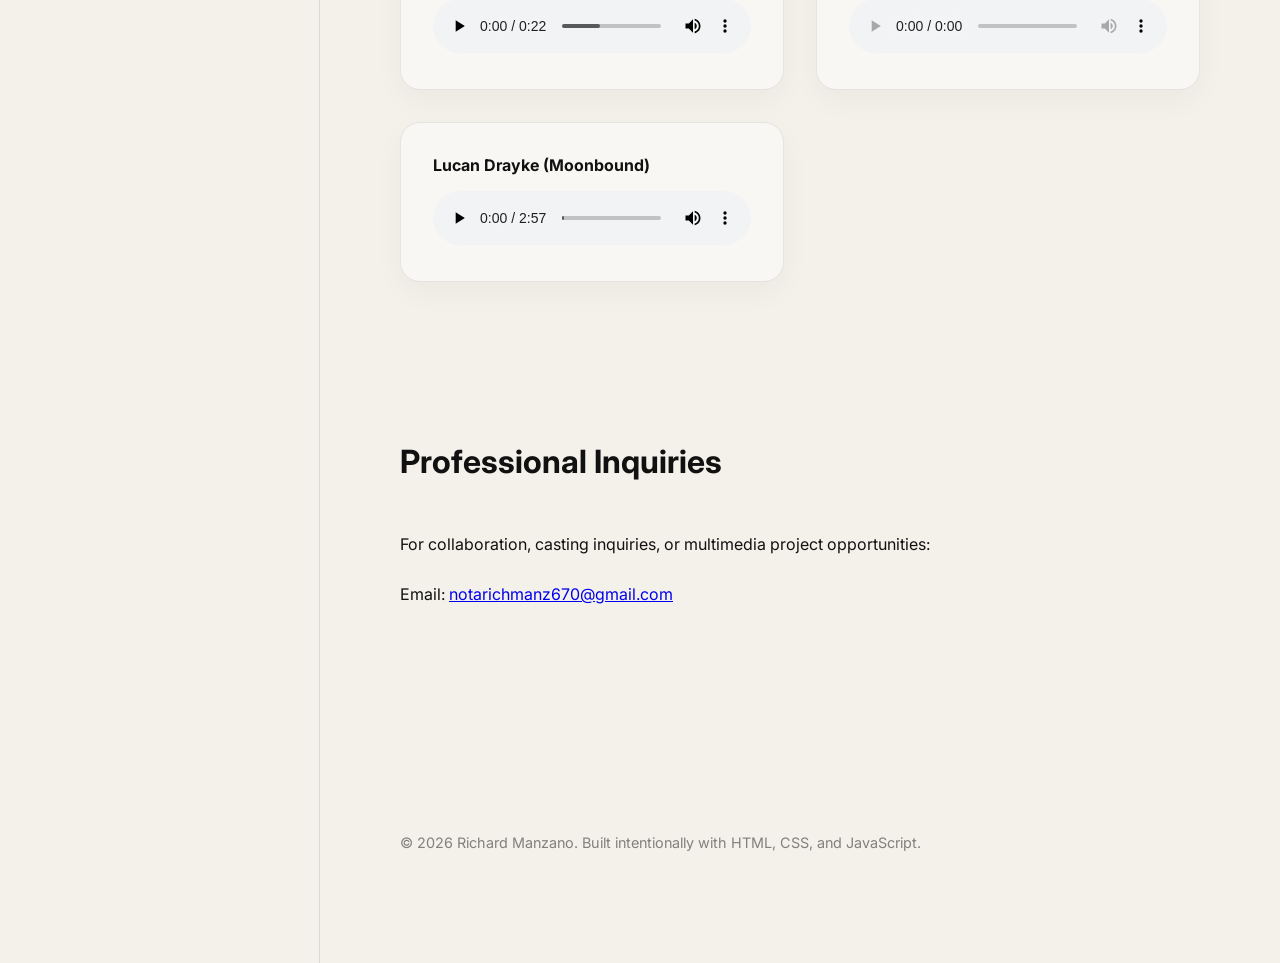
==== commit 555e4307: "Add Go To Site button to Enforcer credit card Co-Authored-By: Claude Sonnet 4.6 <noreply@anthropic.c" ====
--- a/projects/voiceover/index.html
+++ b/projects/voiceover/index.html
@@ -394,25 +394,27 @@
                 </article>
 
                 <!-- Credit Card -->
-                <a class="project-link"
-                   href="https://games-academy.itch.io/morbus-dei"
-                   target="_blank"
-                   rel="noopener noreferrer">
-
-                    <article class="project-card">
-
-                        <div class="project-tags">
-                            <span>VIDEO GAME</span>
-                            <span>CHARACTER ROLE</span>
-                        </div>
-
-                        <h4>Enforcer</h4>
-
-                        <p>Played main character in a video game art demo</p>
-
-                    </article>
-
-                </a>
+                <article class="project-card">
+
+                    <div class="project-tags">
+                        <span>VIDEO GAME</span>
+                        <span>CHARACTER ROLE</span>
+                    </div>
+
+                    <h4>Enforcer</h4>
+
+                    <p>Played main character in a video game art demo</p>
+
+                    <a class="project-button"
+                       href="https://games-academy.itch.io/morbus-dei"
+                       target="_blank"
+                       rel="noopener noreferrer">
+
+                        Go To Site
+
+                    </a>
+
+                </article>
 
             </div>
 
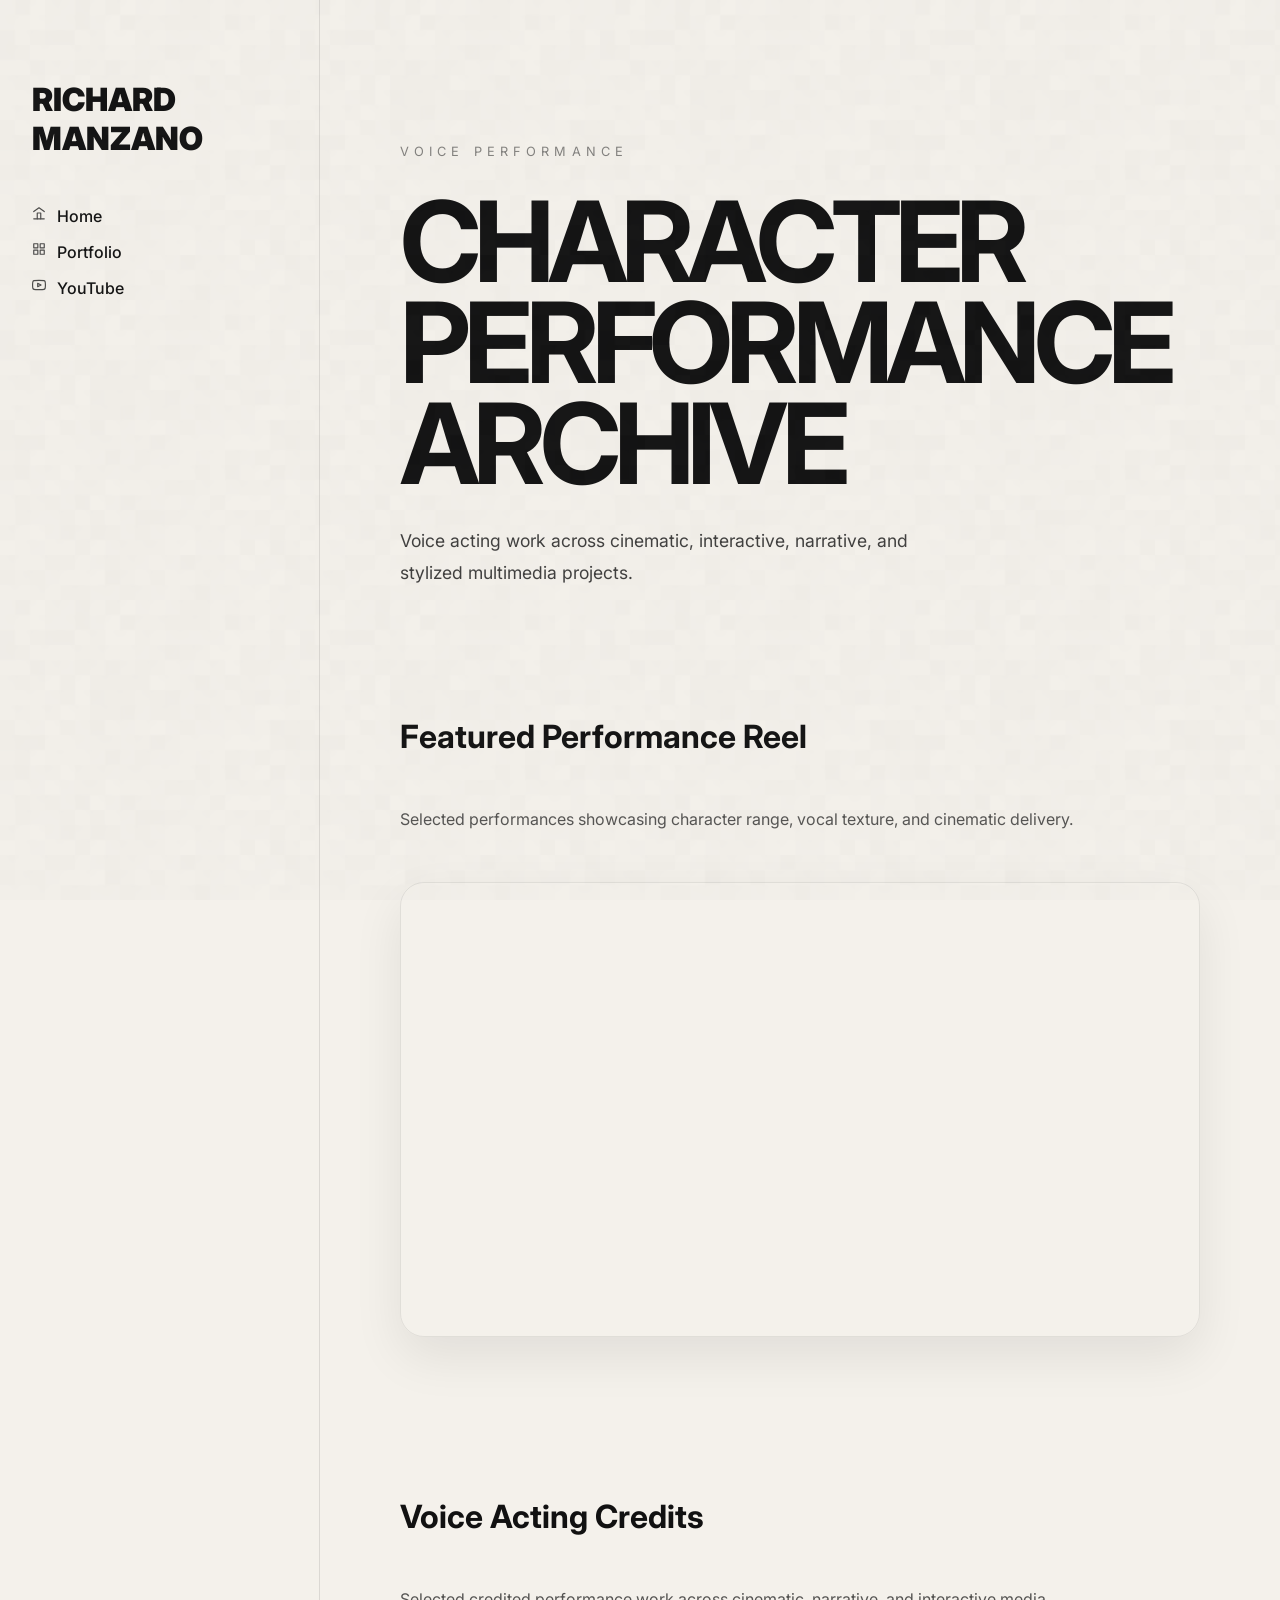
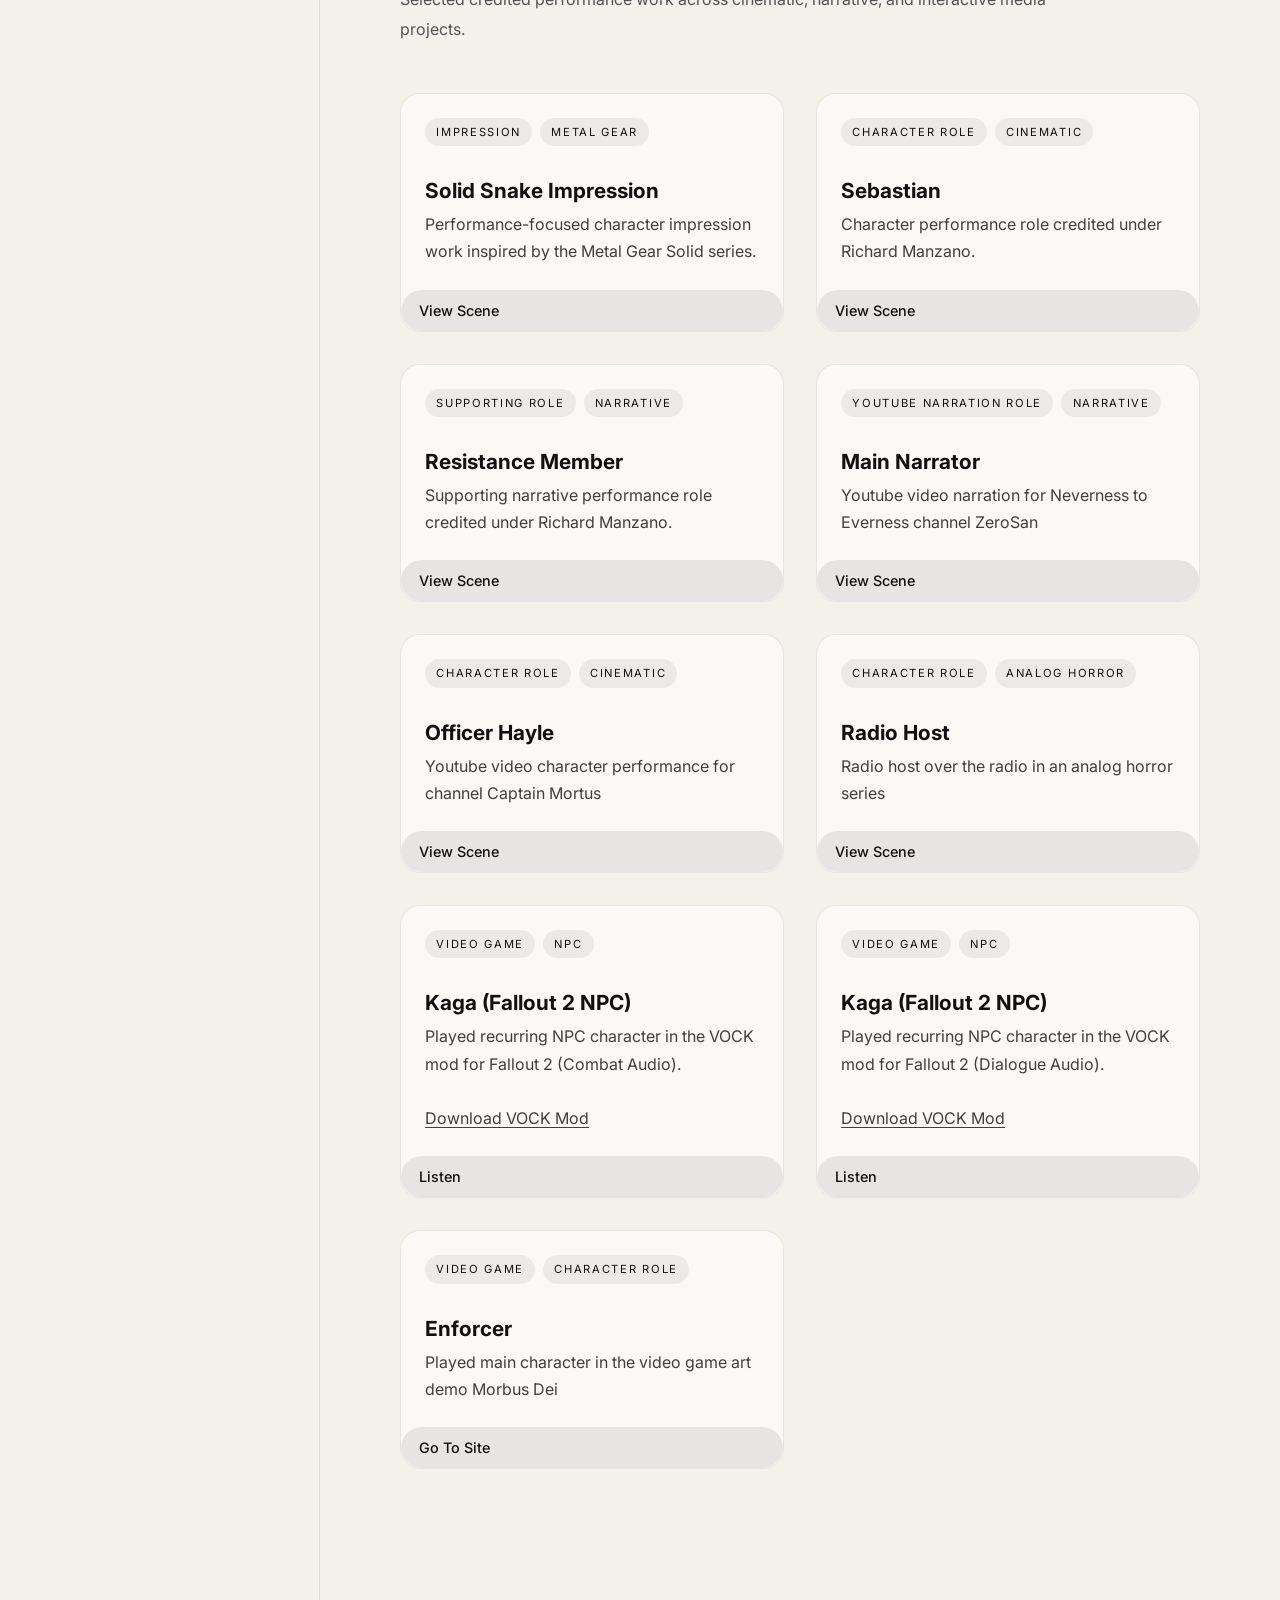
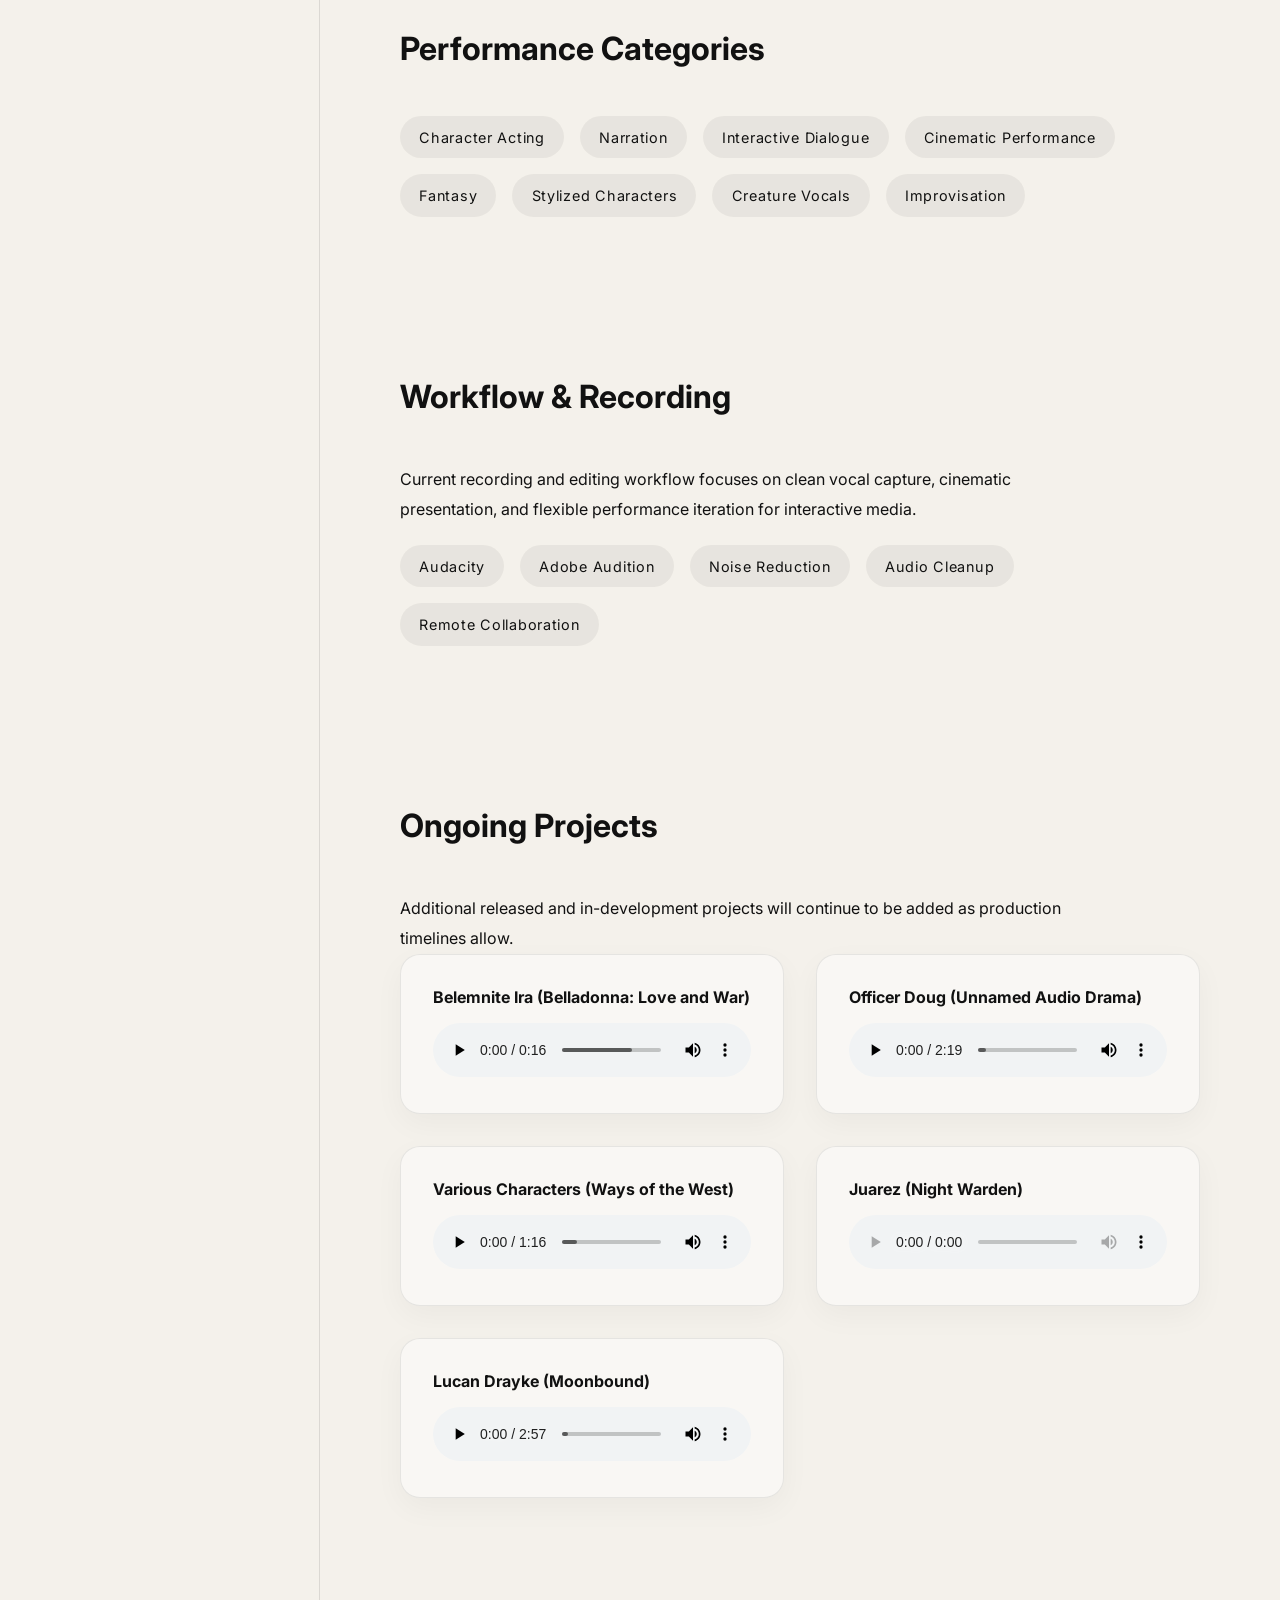
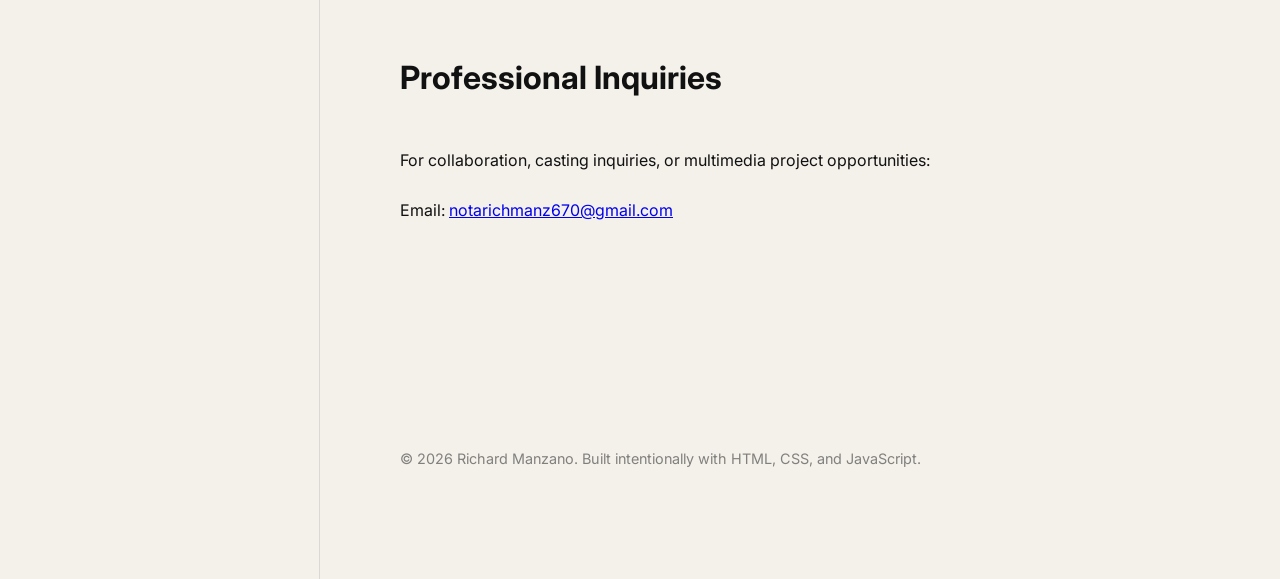
==== commit 95e6d5f6: "Clean up voiceover page: update Enforcer credit text, remove Ongoing Projects audio clips Co-Authore" ====
--- a/projects/voiceover/index.html
+++ b/projects/voiceover/index.html
@@ -403,7 +403,7 @@
 
                     <h4>Enforcer</h4>
 
-                    <p>Played main character in a video game art demo</p>
+                    <p>Played main character in the video game art demo Morbus Dei</p>
 
                     <a class="project-button"
                        href="https://games-academy.itch.io/morbus-dei"
@@ -501,34 +501,6 @@
                 </div>
 
                 <div class="audio-card">
-                    <h4>Radio Host (Willow Creek)</h4>
-                    <audio controls>
-                        <source src="../../assets/audio/willow%20creek.wav" type="audio/wav">
-                    </audio>
-                </div>
-
-                <div class="audio-card">
-                    <h4>Enforcer (Morbus Dei)</h4>
-                    <audio controls>
-                        <source src="../../assets/audio/Enforcer_Cut_to_Image_3.wav" type="audio/wav">
-                    </audio>
-                </div>
-
-                <div class="audio-card">
-                    <h4>Enforcer (Morbus Dei)</h4>
-                    <audio controls>
-                        <source src="../../assets/audio/Enforcer_LineRetake2.wav" type="audio/wav">
-                    </audio>
-                </div>
-
-                <div class="audio-card">
-                    <h4>Enforcer (Morbus Dei)</h4>
-                    <audio controls>
-                        <source src="../../assets/audio/Enforcer_OpenInDarkness.wav" type="audio/wav">
-                    </audio>
-                </div>
-
-                <div class="audio-card">
                     <h4>Juarez (Night Warden)</h4>
                     <audio controls>
                         <source src="../../assets/audio/NightWarden_JuarezLines.wav" type="audio/wav">
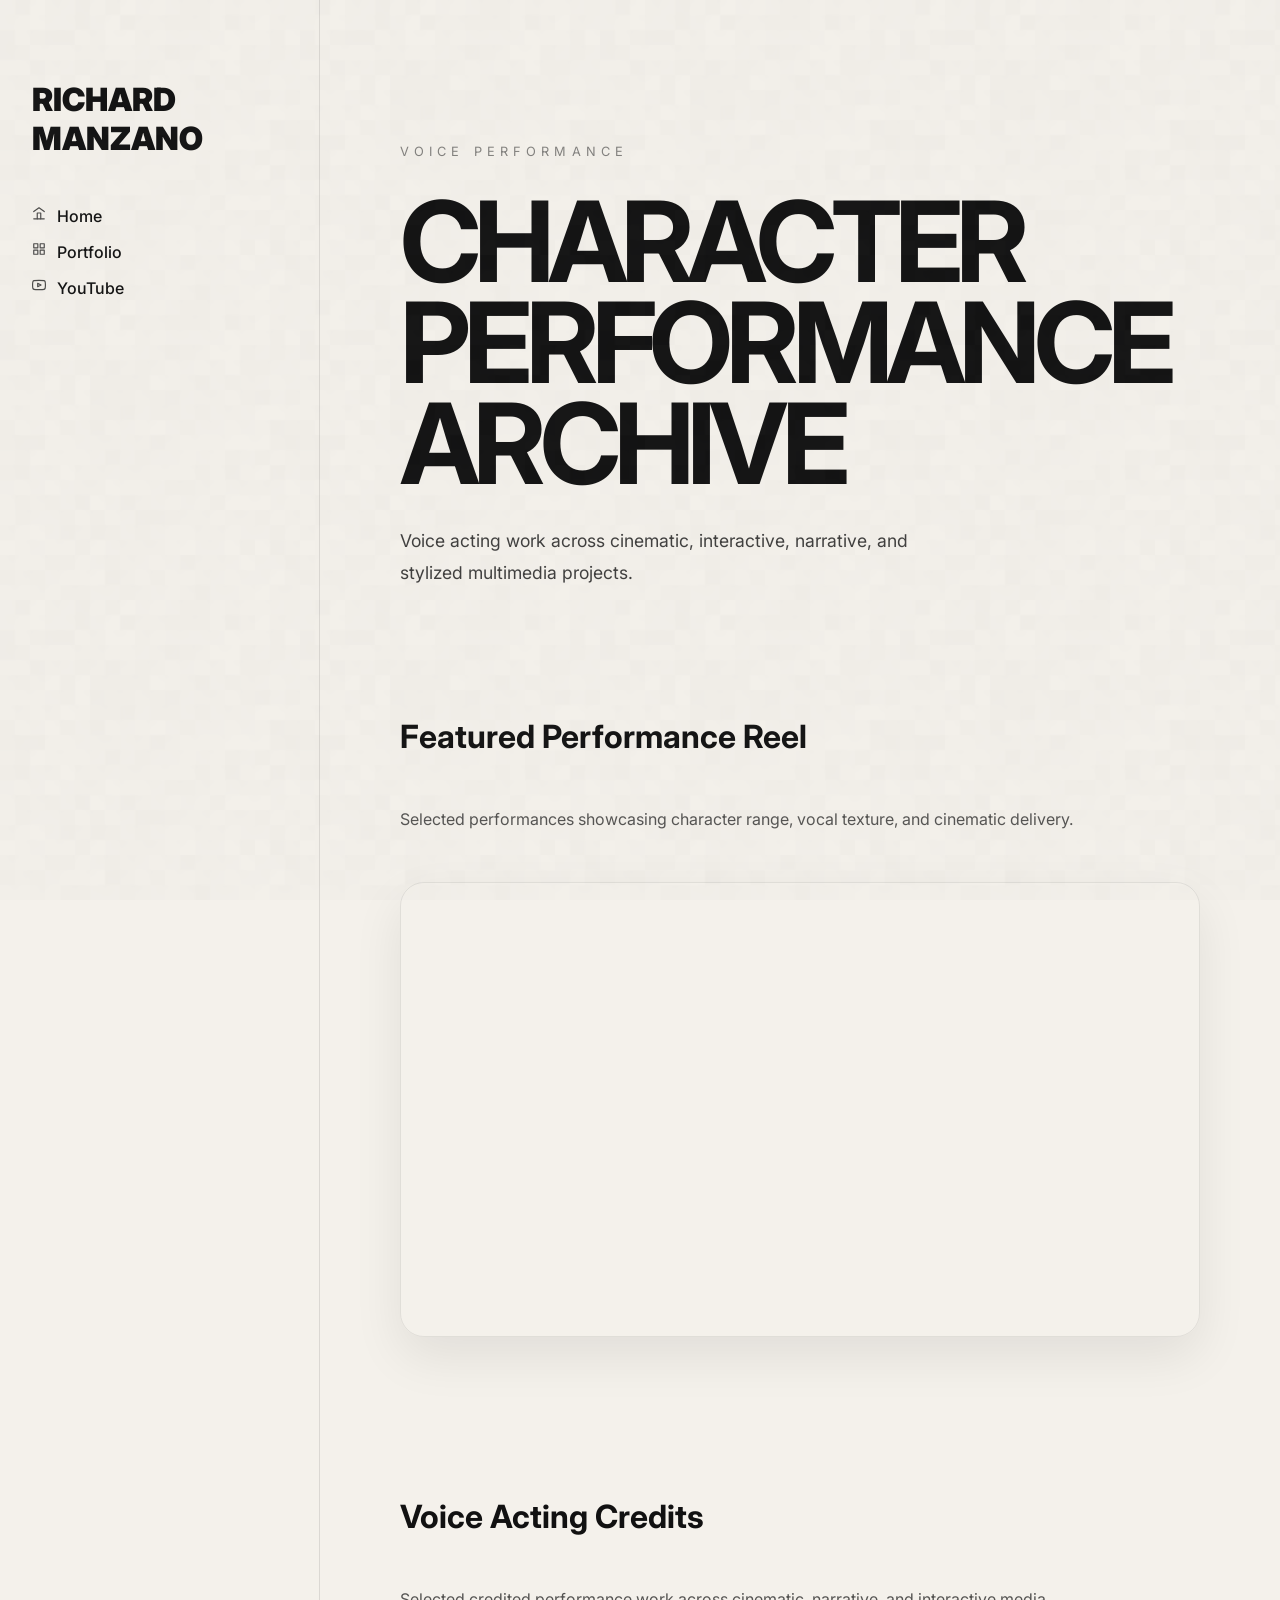
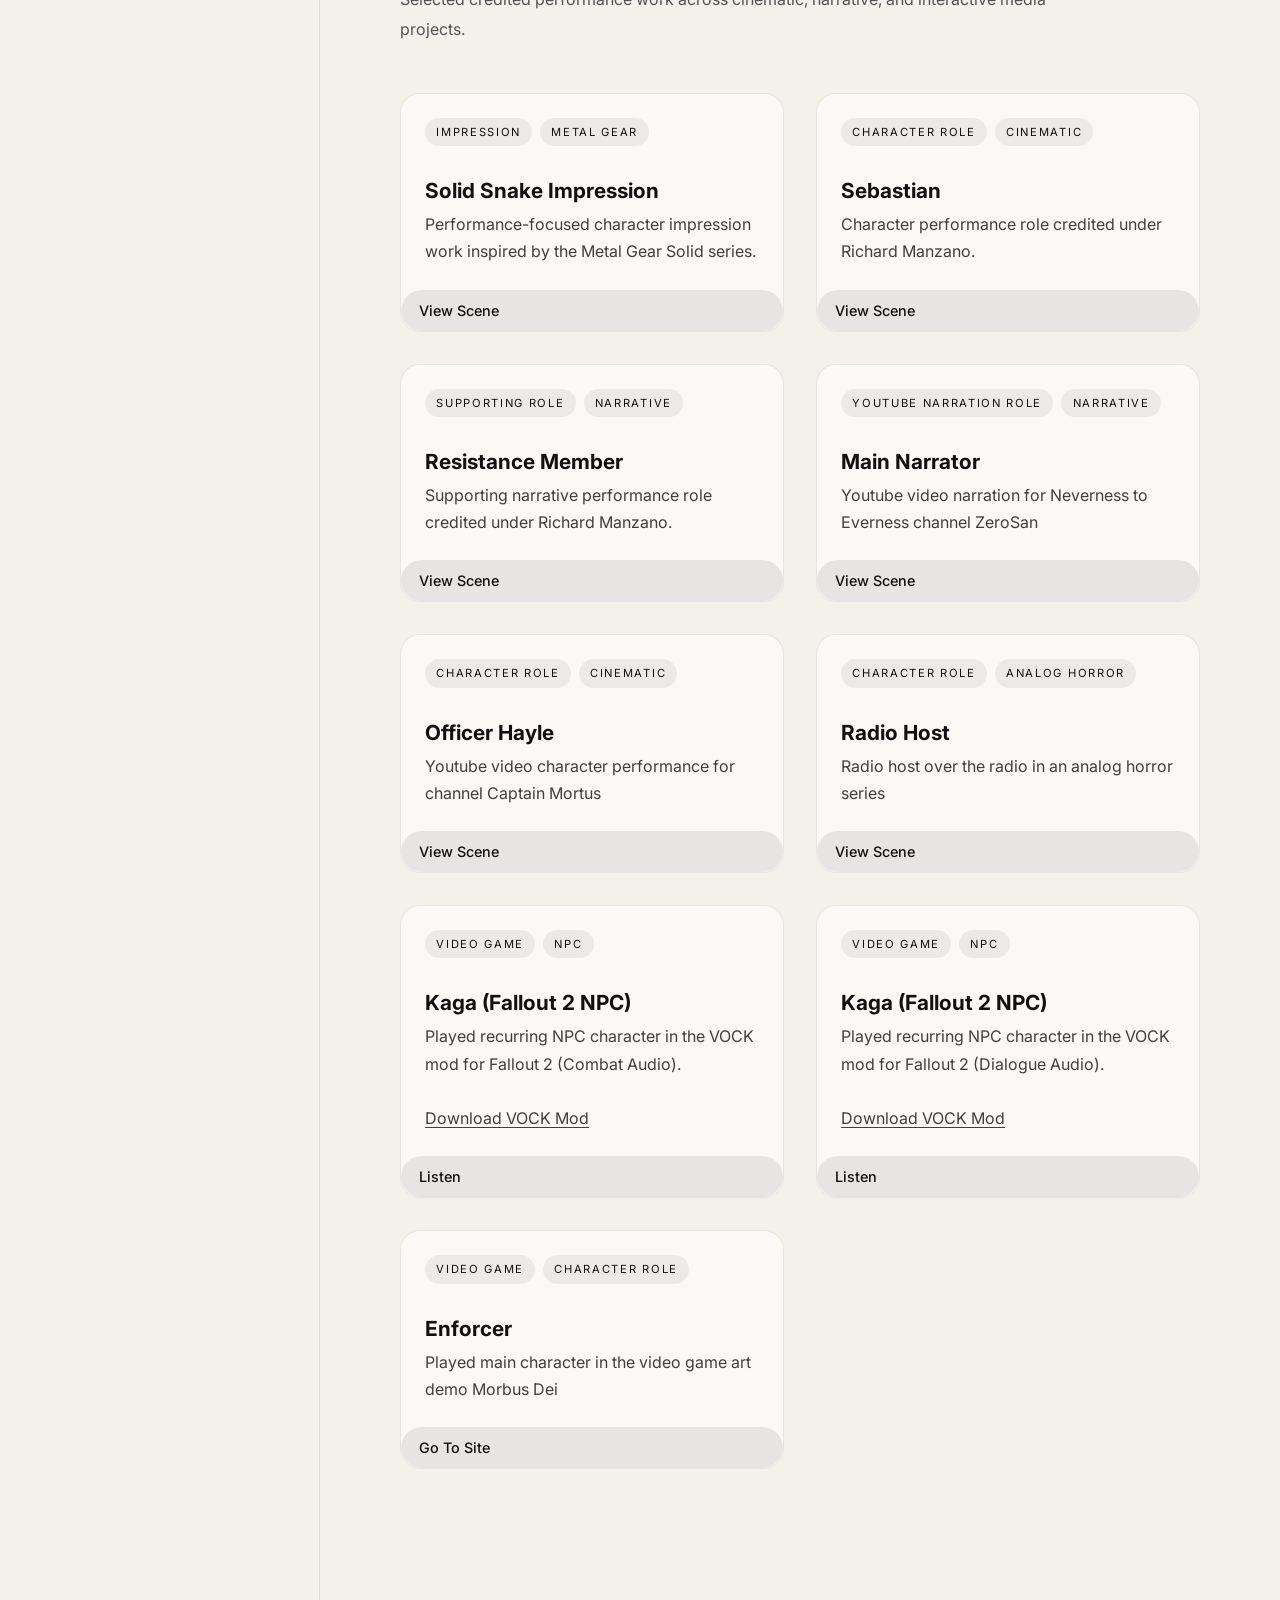
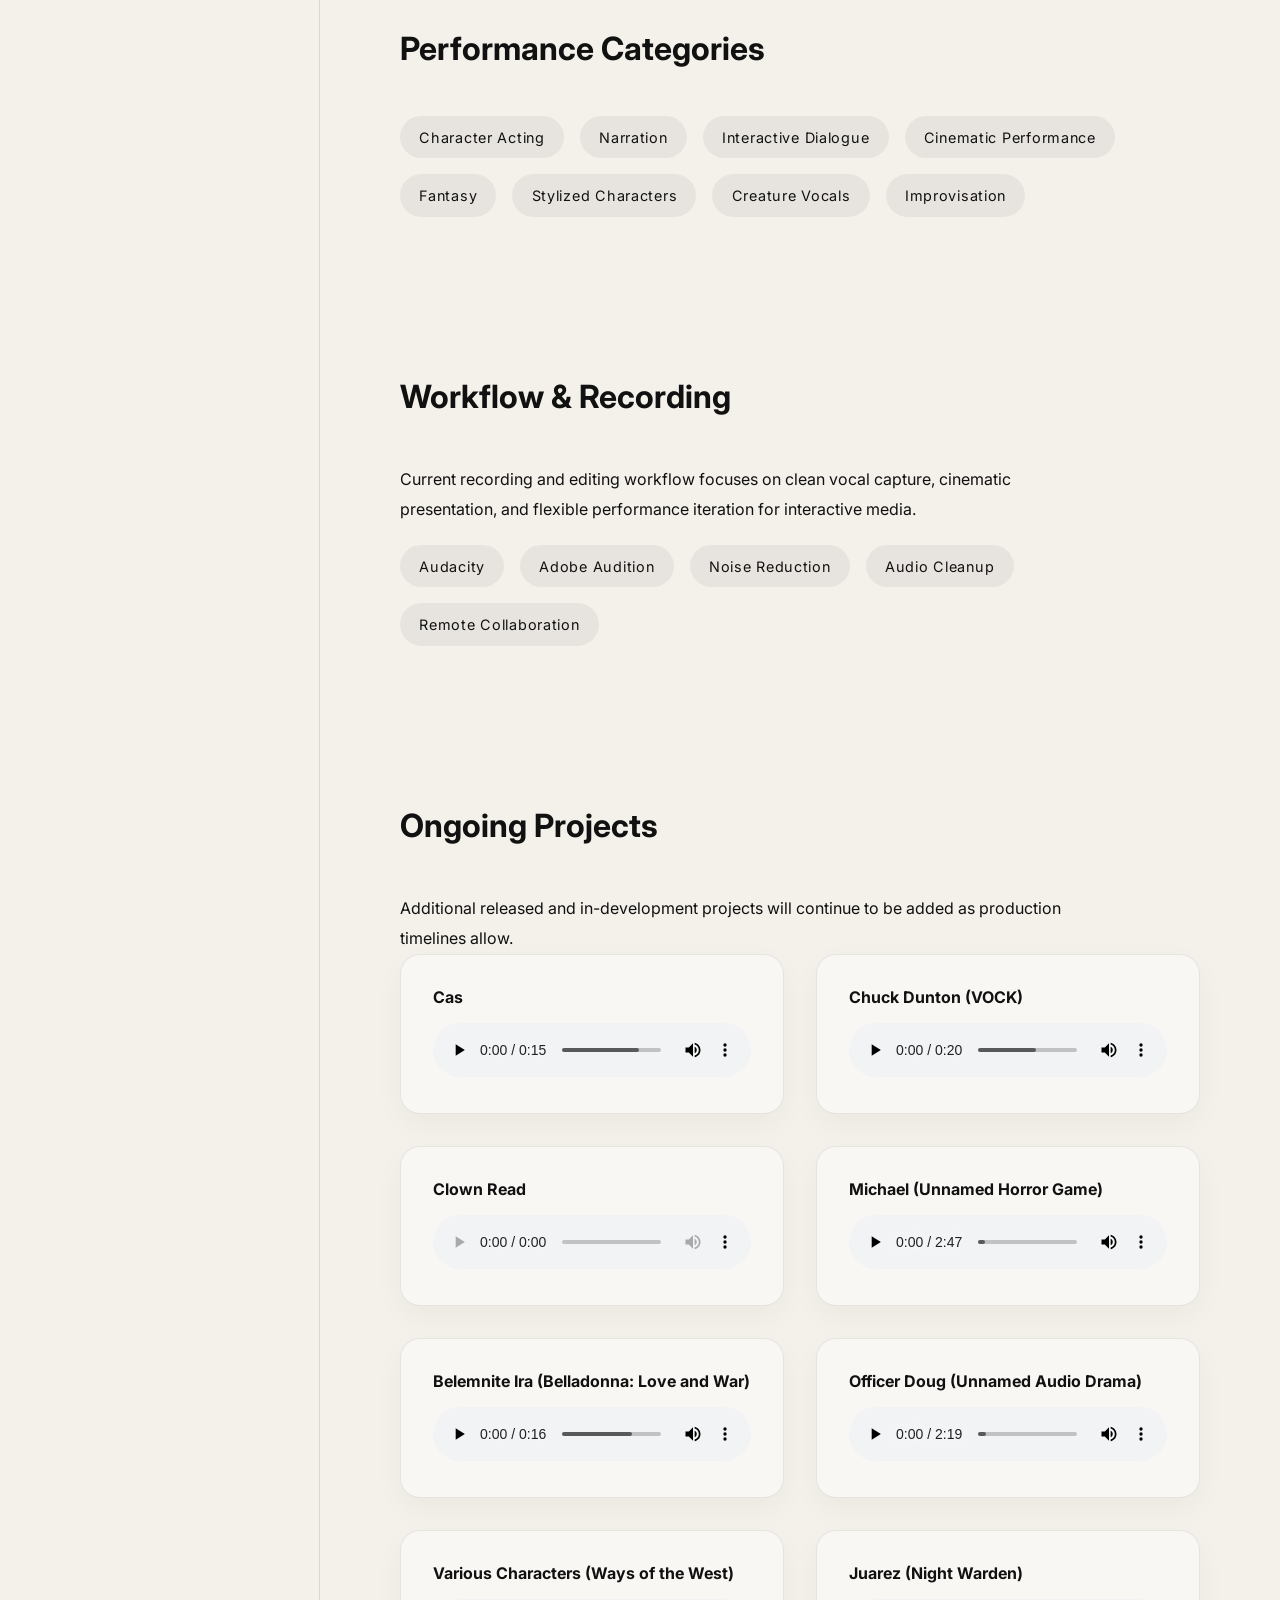
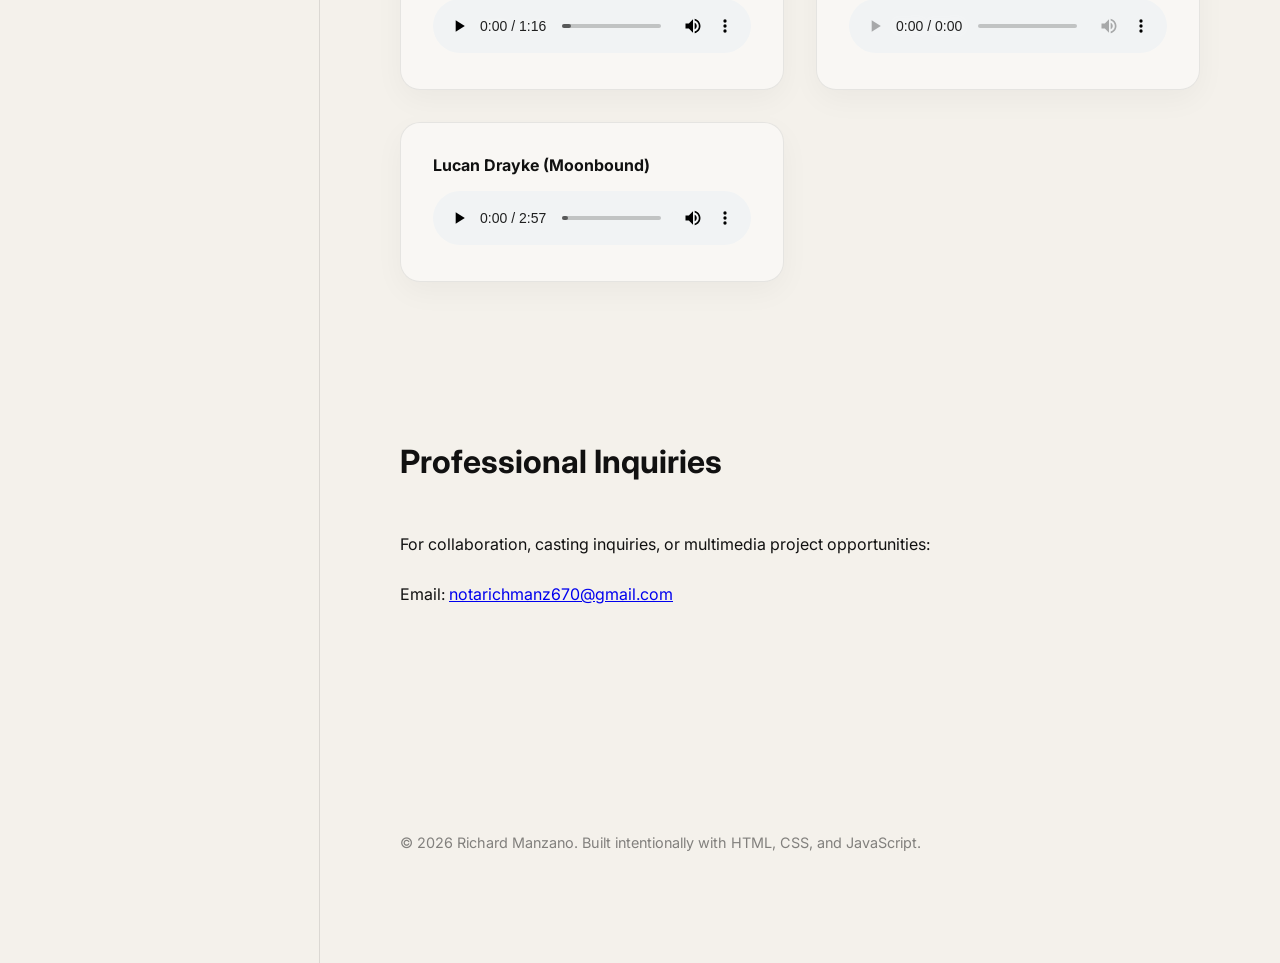
==== commit 53df61d1: "Add four new audio clips to voiceover Ongoing Projects section Co-Authored-By: Claude Sonnet 4.6 <no" ====
--- a/projects/voiceover/index.html
+++ b/projects/voiceover/index.html
@@ -480,6 +480,34 @@
             <div class="audio-grid">
 
                 <div class="audio-card">
+                    <h4>Cas</h4>
+                    <audio controls>
+                        <source src="../../assets/audio/Cas_Audition.wav" type="audio/wav">
+                    </audio>
+                </div>
+
+                <div class="audio-card">
+                    <h4>Chuck Dunton (VOCK)</h4>
+                    <audio controls>
+                        <source src="../../assets/audio/FO2Mod_ChuckDunton.wav" type="audio/wav">
+                    </audio>
+                </div>
+
+                <div class="audio-card">
+                    <h4>Clown Read</h4>
+                    <audio controls>
+                        <source src="../../assets/audio/Clown_ScriptRead.wav" type="audio/wav">
+                    </audio>
+                </div>
+
+                <div class="audio-card">
+                    <h4>Michael (Unnamed Horror Game)</h4>
+                    <audio controls>
+                        <source src="../../assets/audio/HorrorGameMichael_Trailer.wav" type="audio/wav">
+                    </audio>
+                </div>
+
+                <div class="audio-card">
                     <h4>Belemnite Ira (Belladonna: Love and War)</h4>
                     <audio controls>
                         <source src="../../assets/audio/Belemnite_LoveAndWar.wav" type="audio/wav">
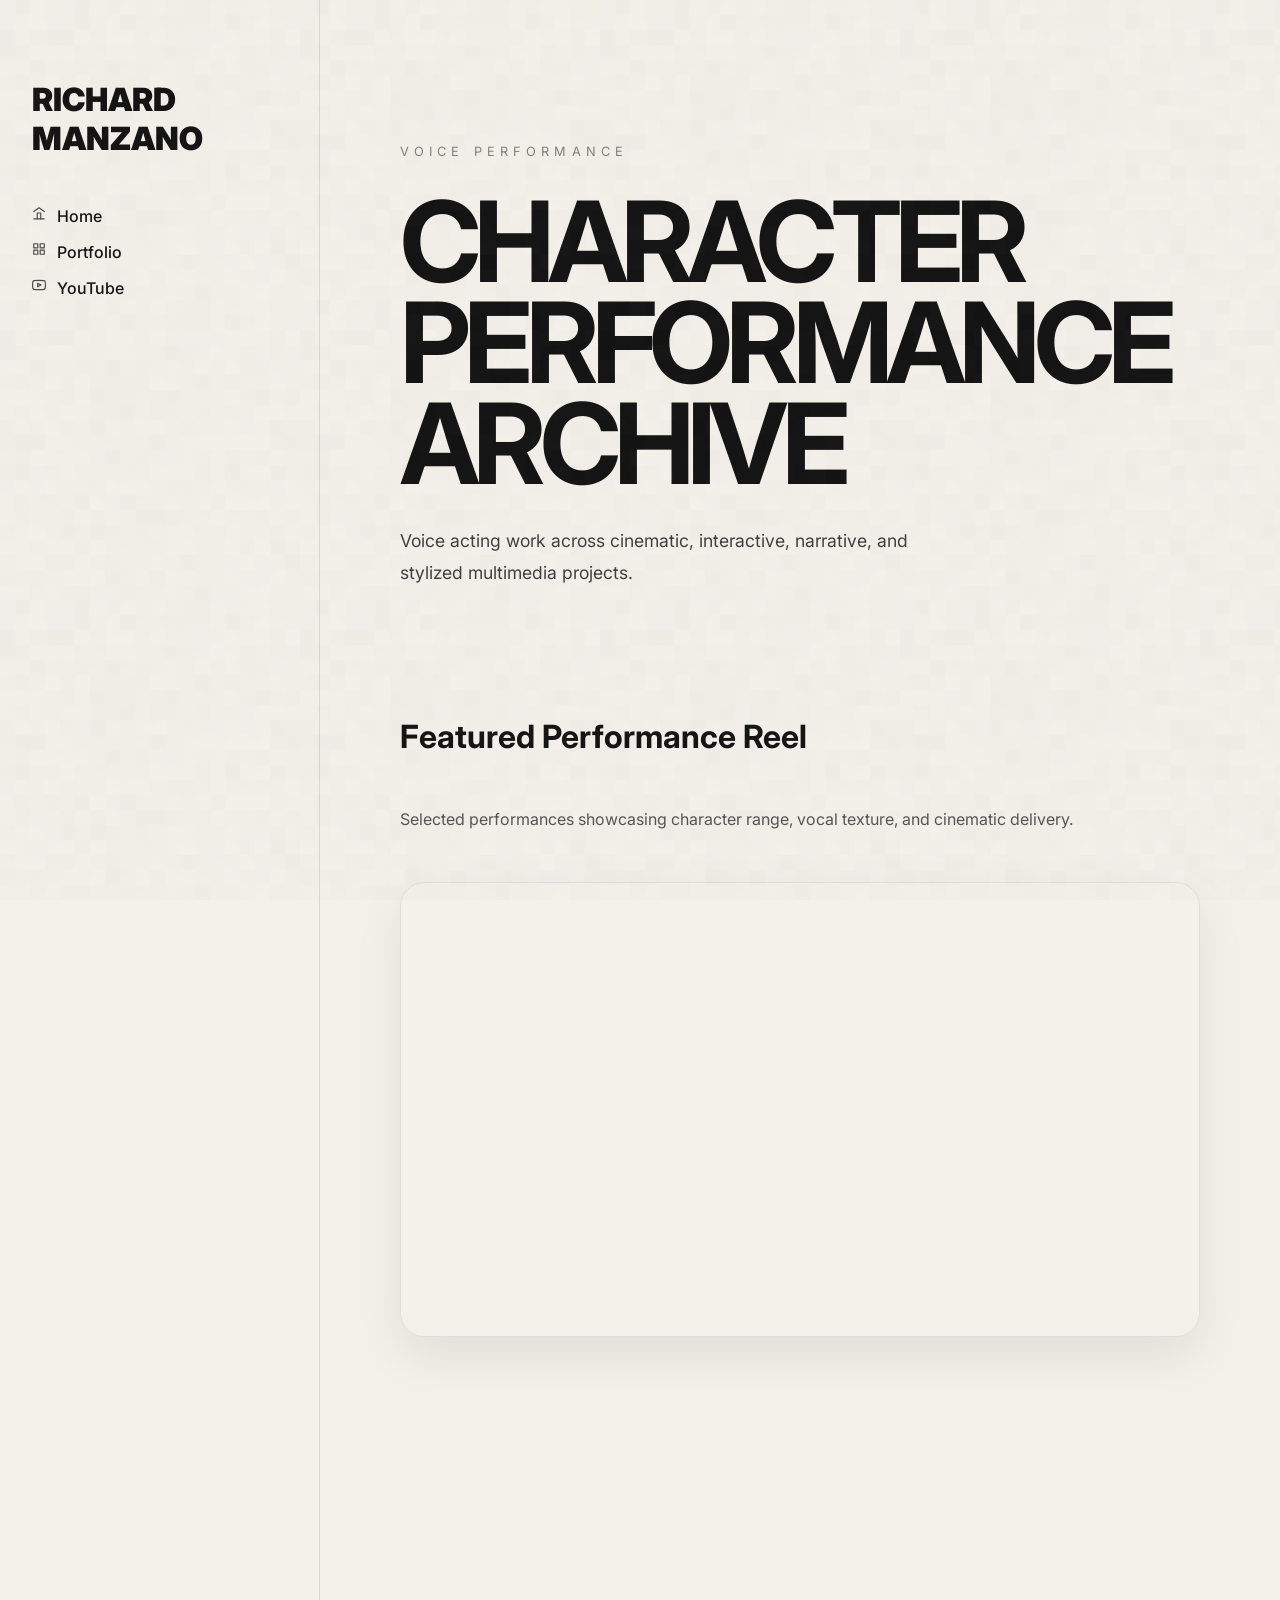
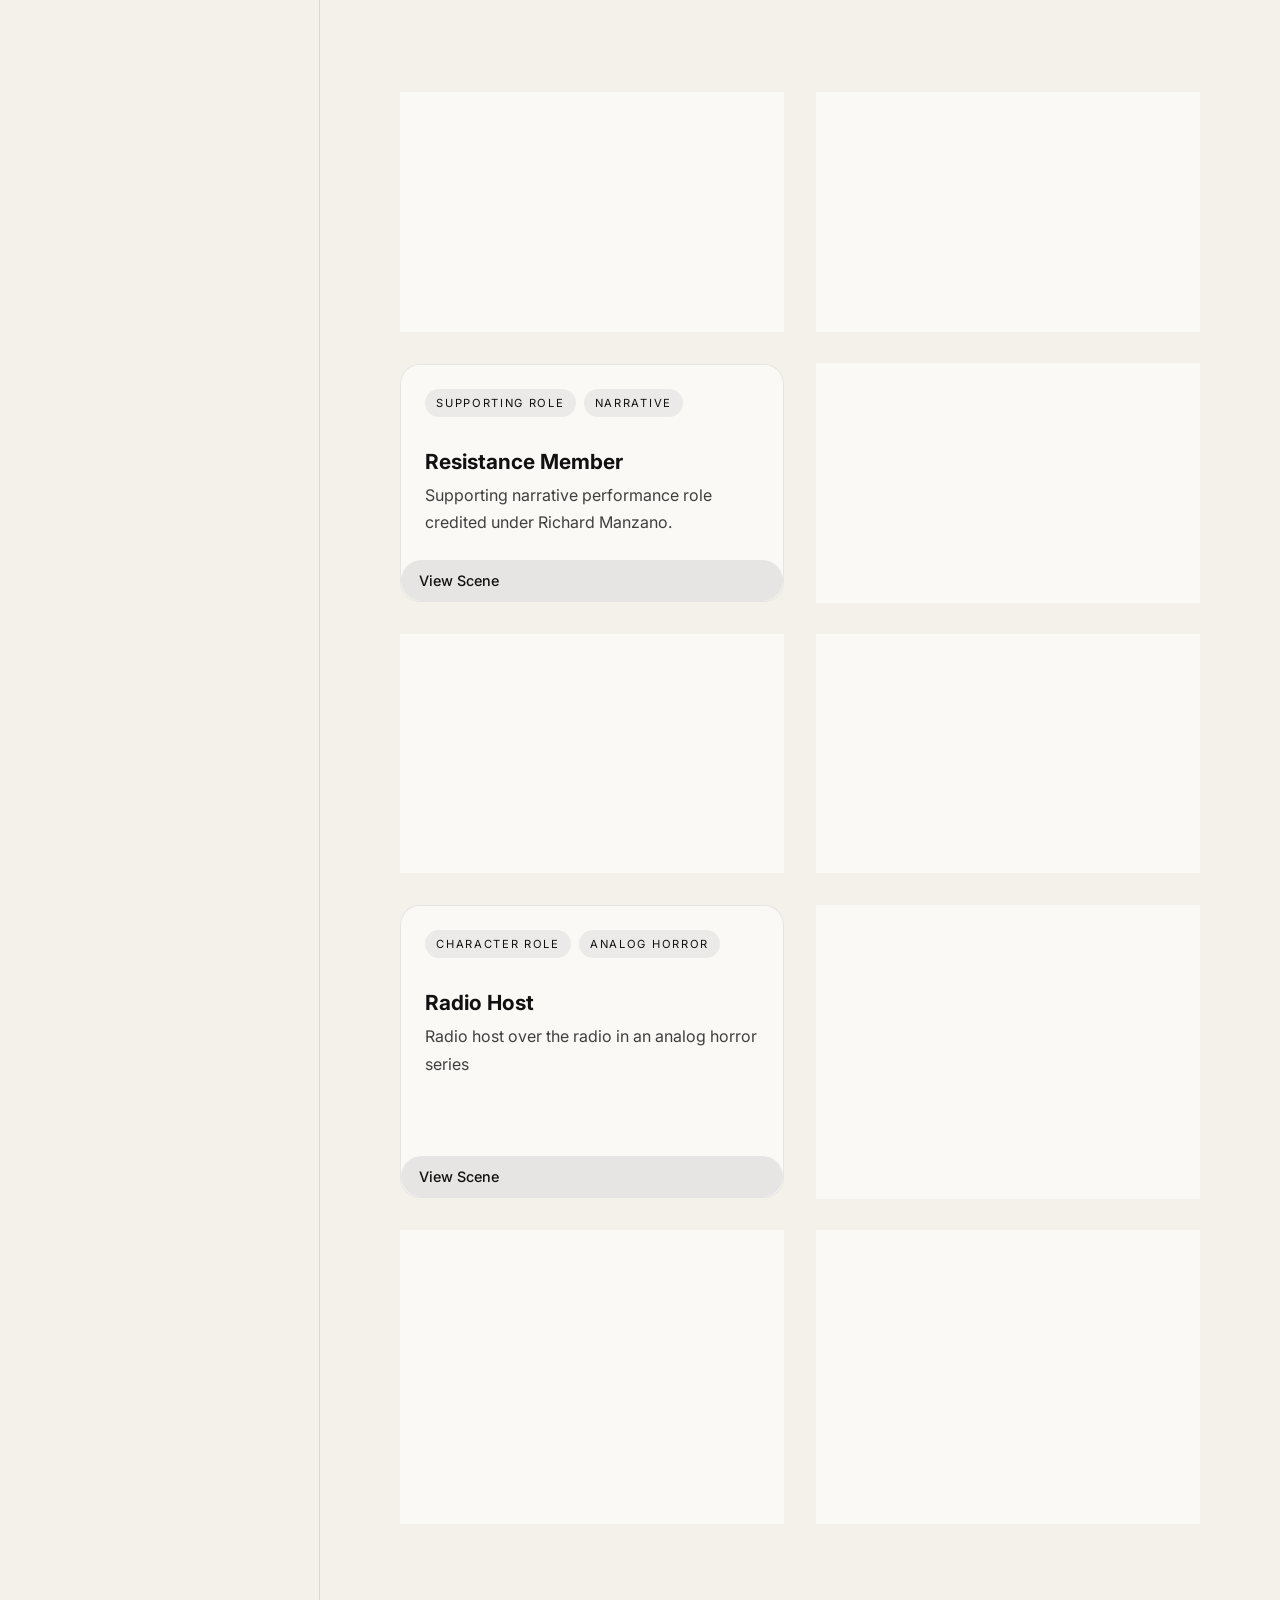
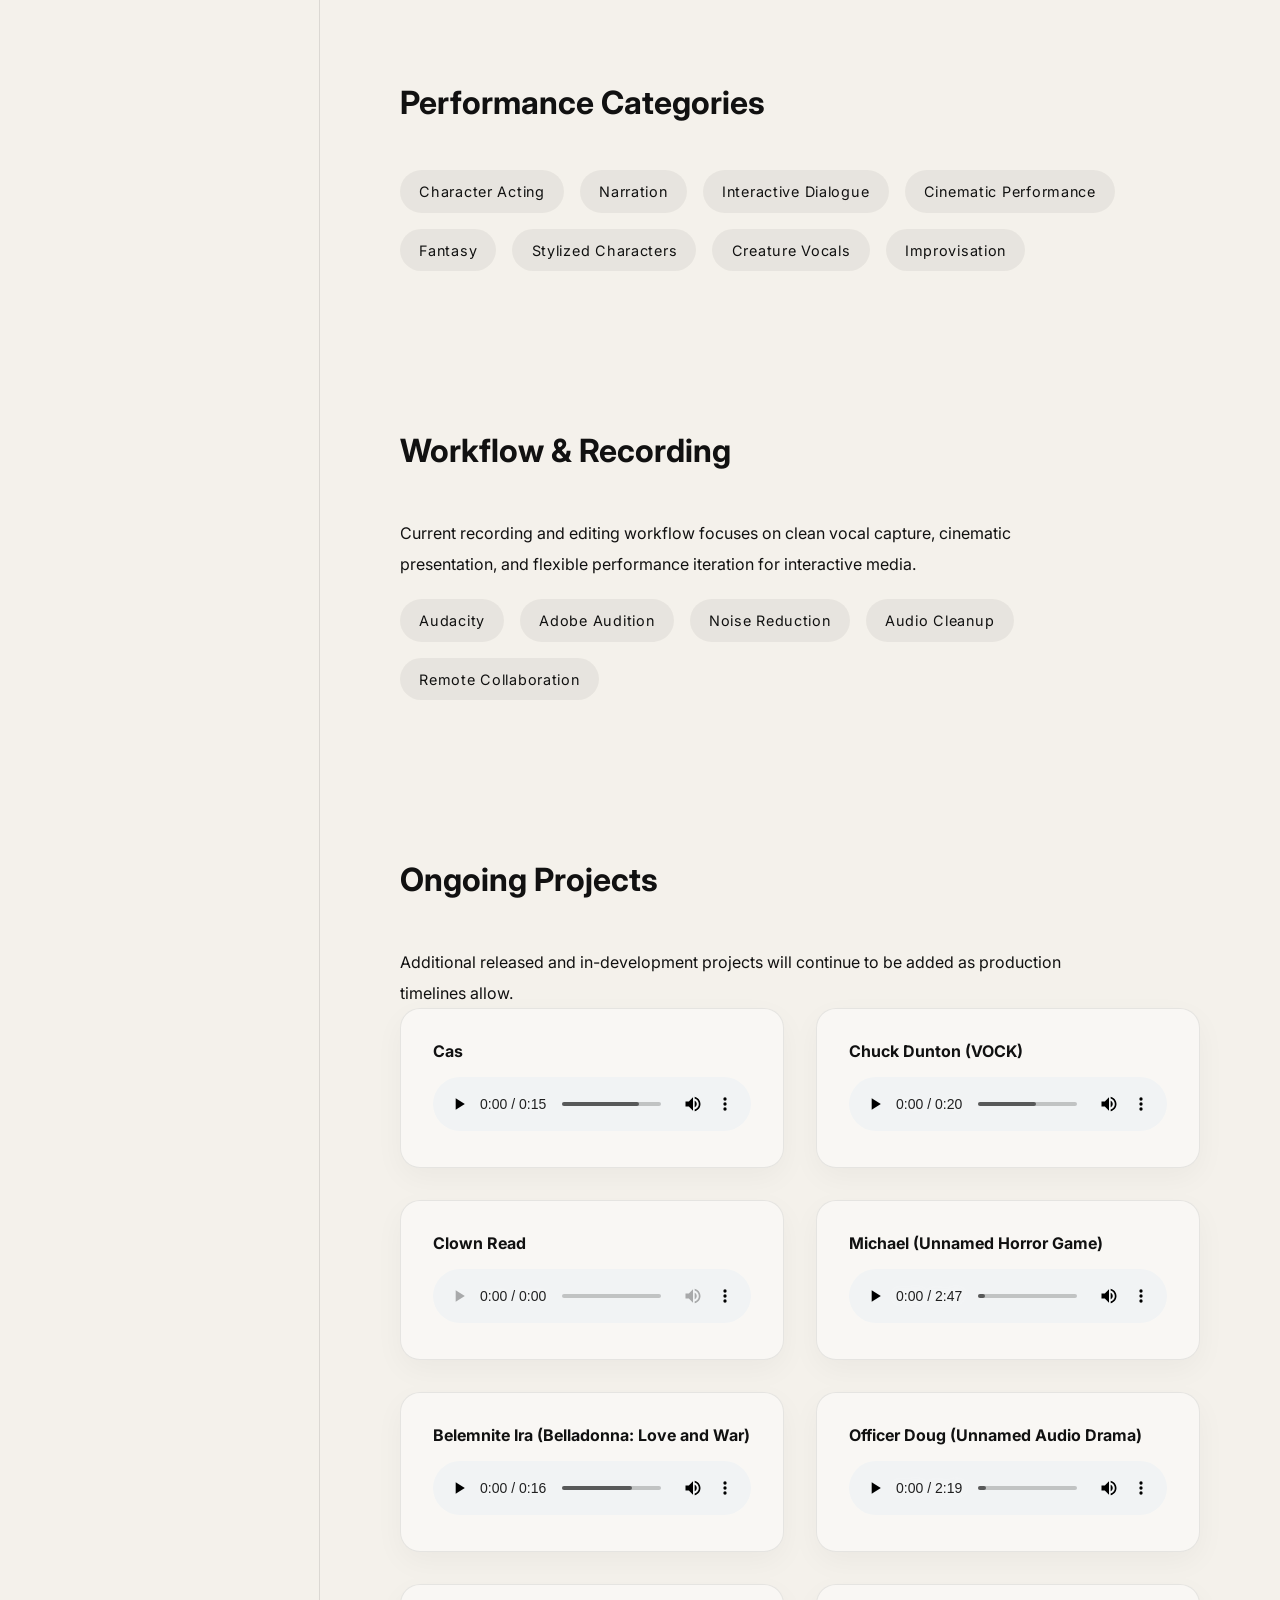
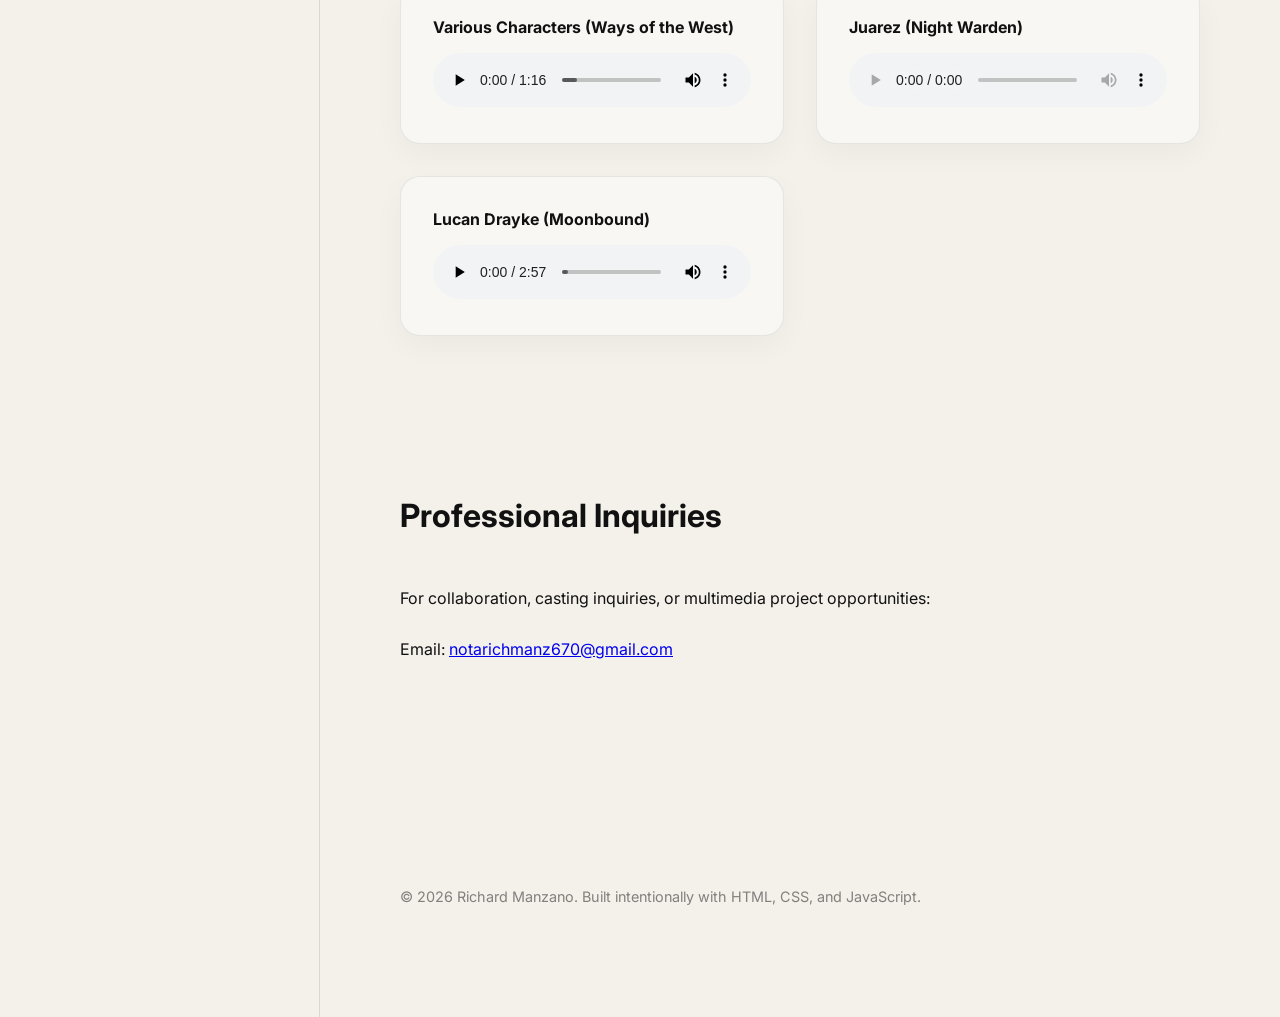
==== commit 9d8bf7ce: "Fix Portfolio nav link to Selected Work; add Kunik narrator credit Co-Authored-By: Claude Sonnet 4.6" ====
--- a/projects/voiceover/index.html
+++ b/projects/voiceover/index.html
@@ -283,6 +283,31 @@
                 <article class="project-card">
 
                     <div class="project-tags">
+                        <span>YOUTUBE NARRATION ROLE</span>
+                        <span>NARRATIVE</span>
+                    </div>
+
+                    <h4>Main Narrator</h4>
+
+                    <p>
+                        Youtube video narration for the channel Kunik
+                    </p>
+
+                    <a class="project-button"
+                       href="https://www.youtube.com/watch?v=1ZCflTn8GJg"
+                       target="_blank"
+                       rel="noopener noreferrer">
+
+                        View Scene
+
+                    </a>
+
+                </article>
+
+                <!-- Credit Card -->
+                <article class="project-card">
+
+                    <div class="project-tags">
                         <span>CHARACTER ROLE</span>
                         <span>CINEMATIC</span>
                     </div>
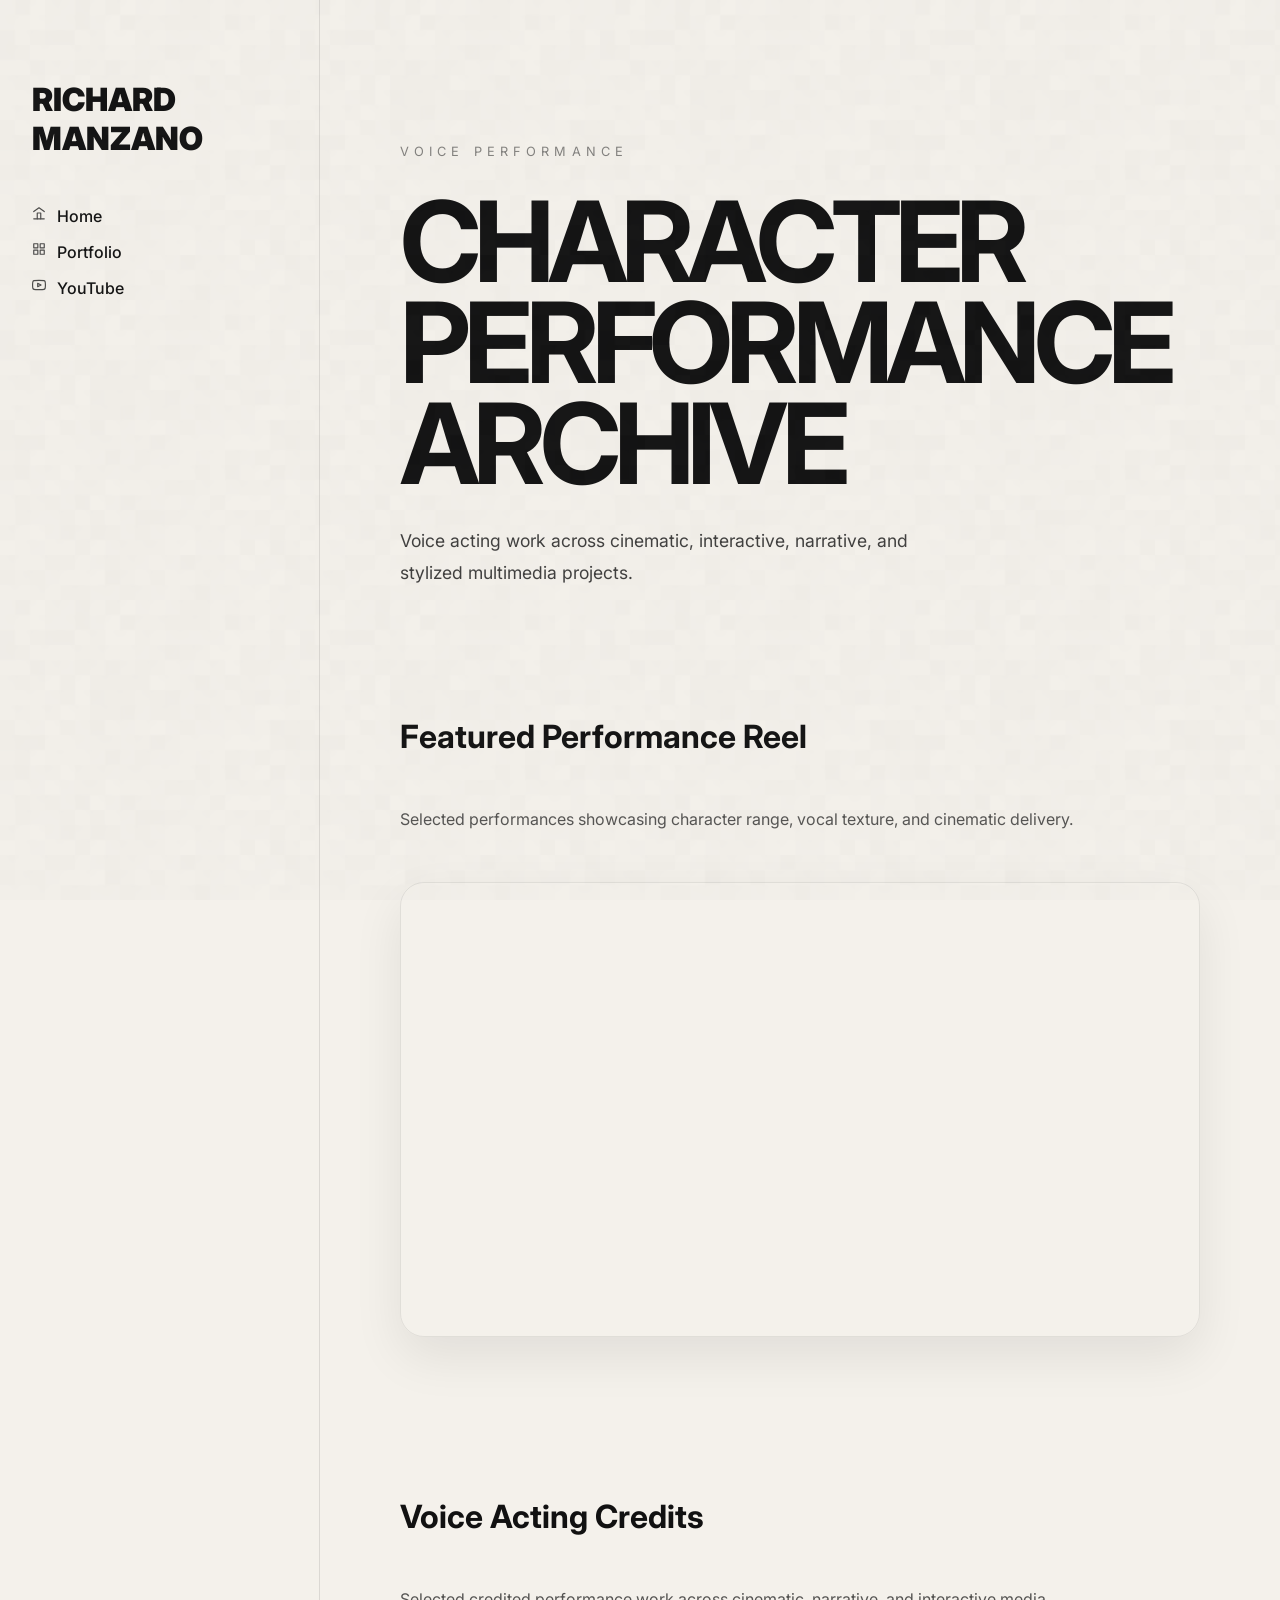
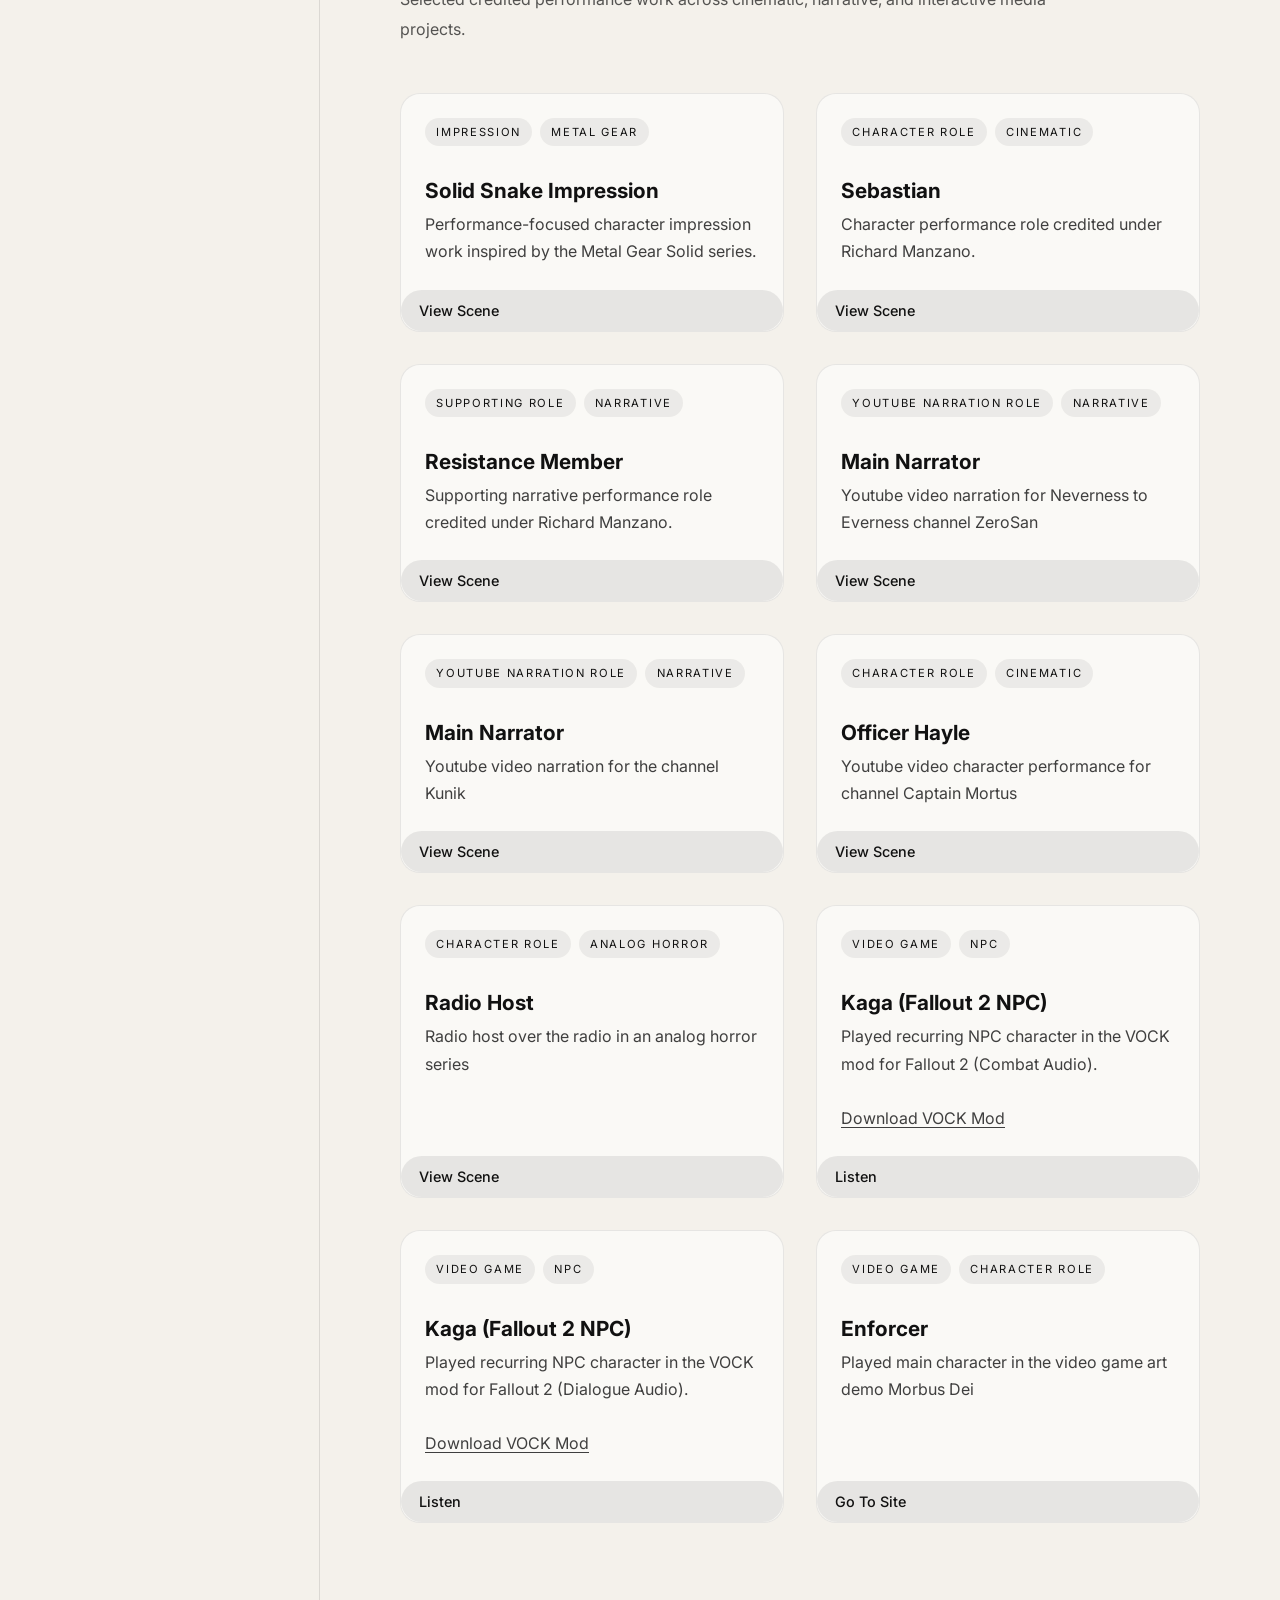
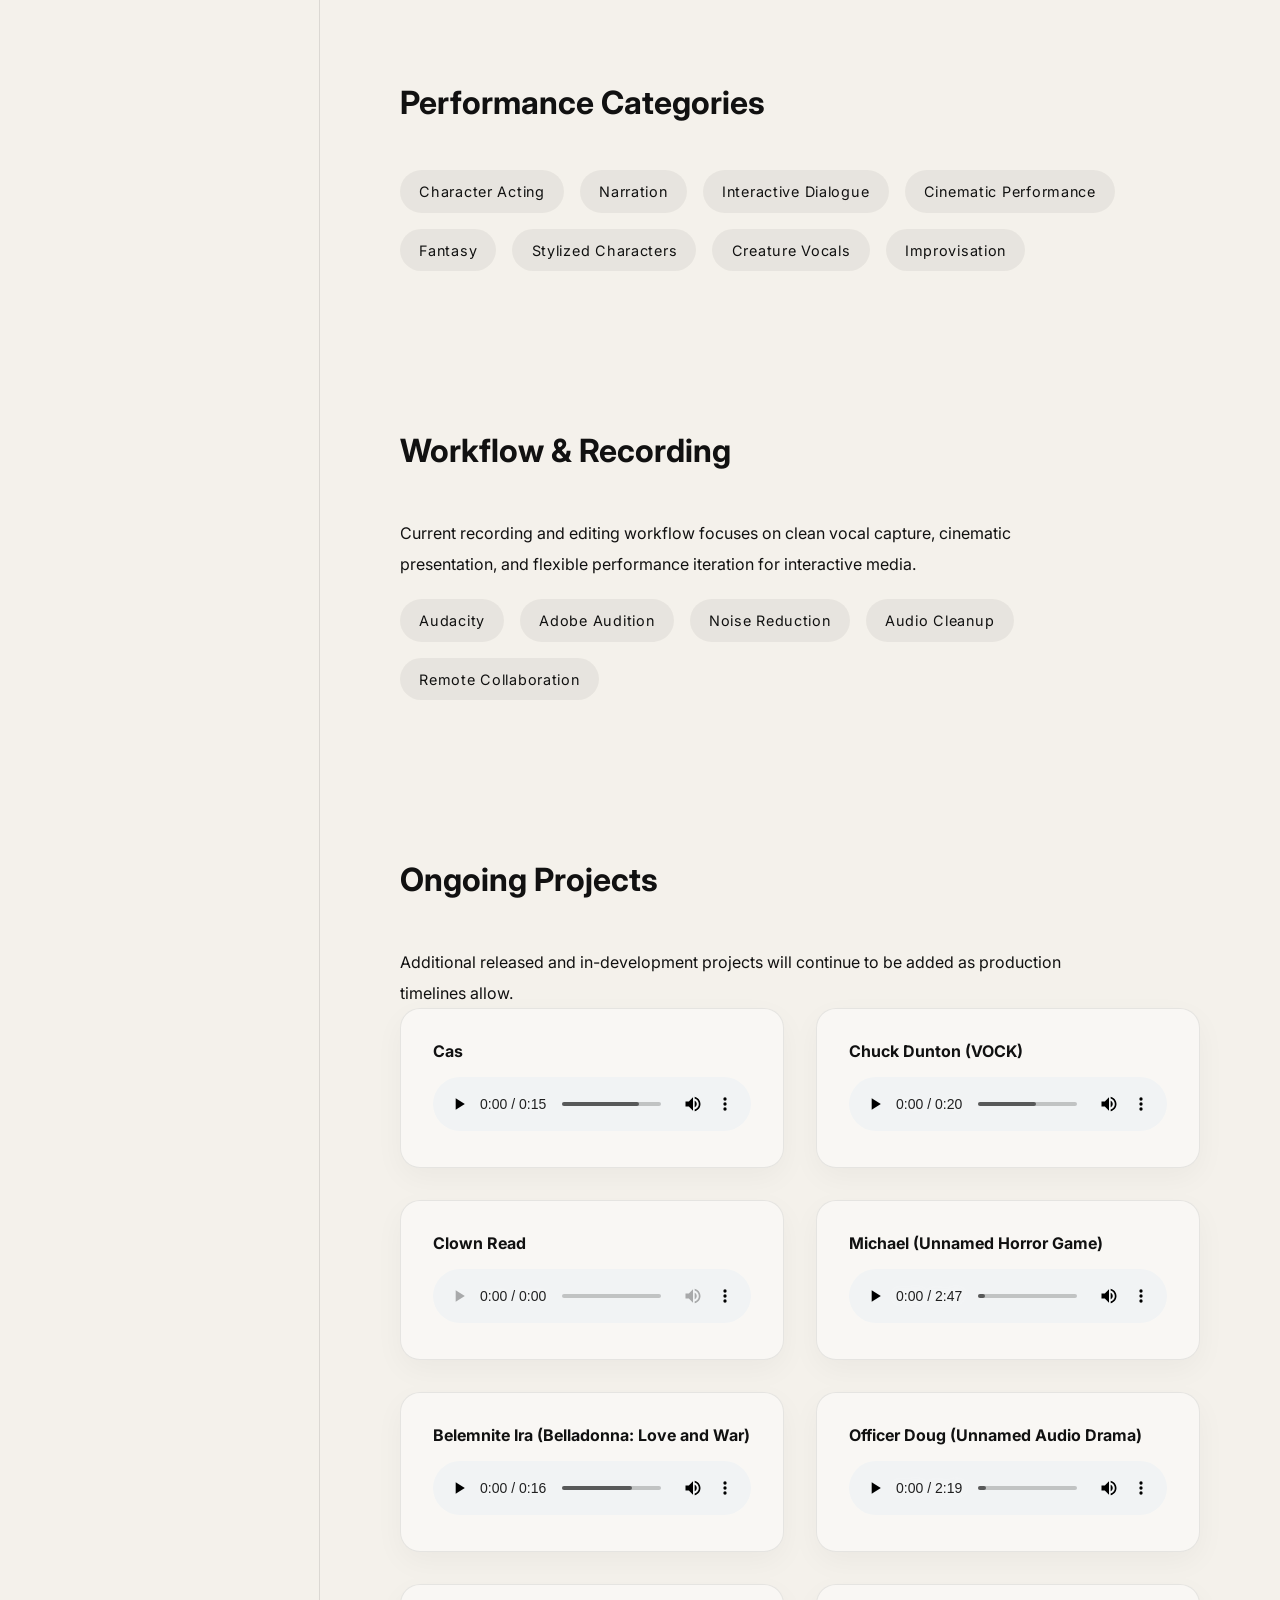
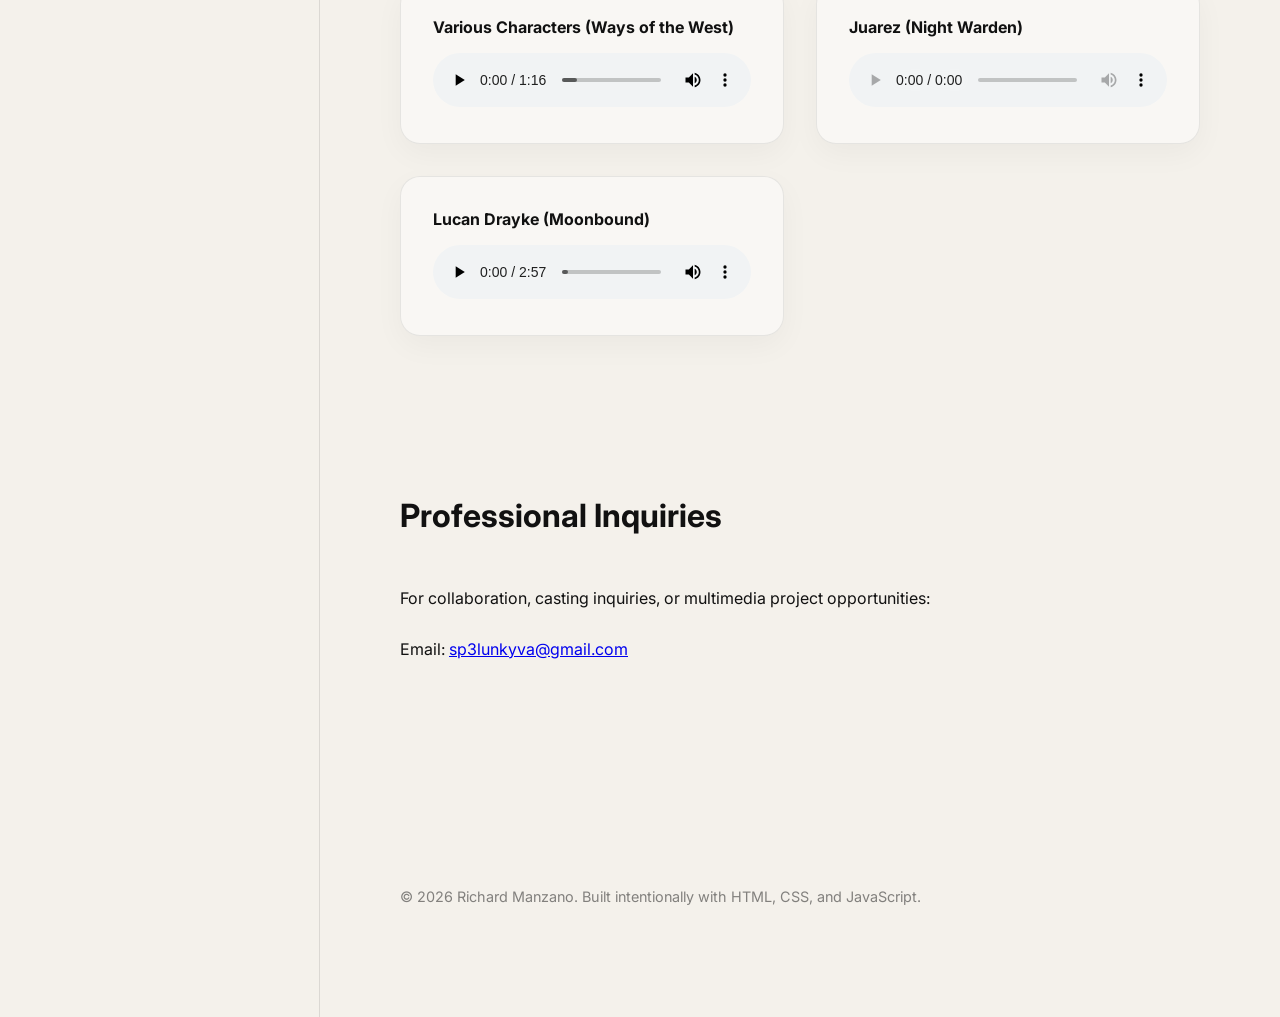
==== commit 54fd4c79: "Update contact email to sp3lunkyva@gmail.com across all pages Co-Authored-By: Claude Sonnet 4.6 <nor" ====
--- a/projects/voiceover/index.html
+++ b/projects/voiceover/index.html
@@ -584,8 +584,8 @@
 
             <p>
                 Email:
-                <a href="mailto:notarichmanz670@gmail.com">
-                    notarichmanz670@gmail.com
+                <a href="mailto:sp3lunkyva@gmail.com">
+                    sp3lunkyva@gmail.com
                 </a>
             </p>
 
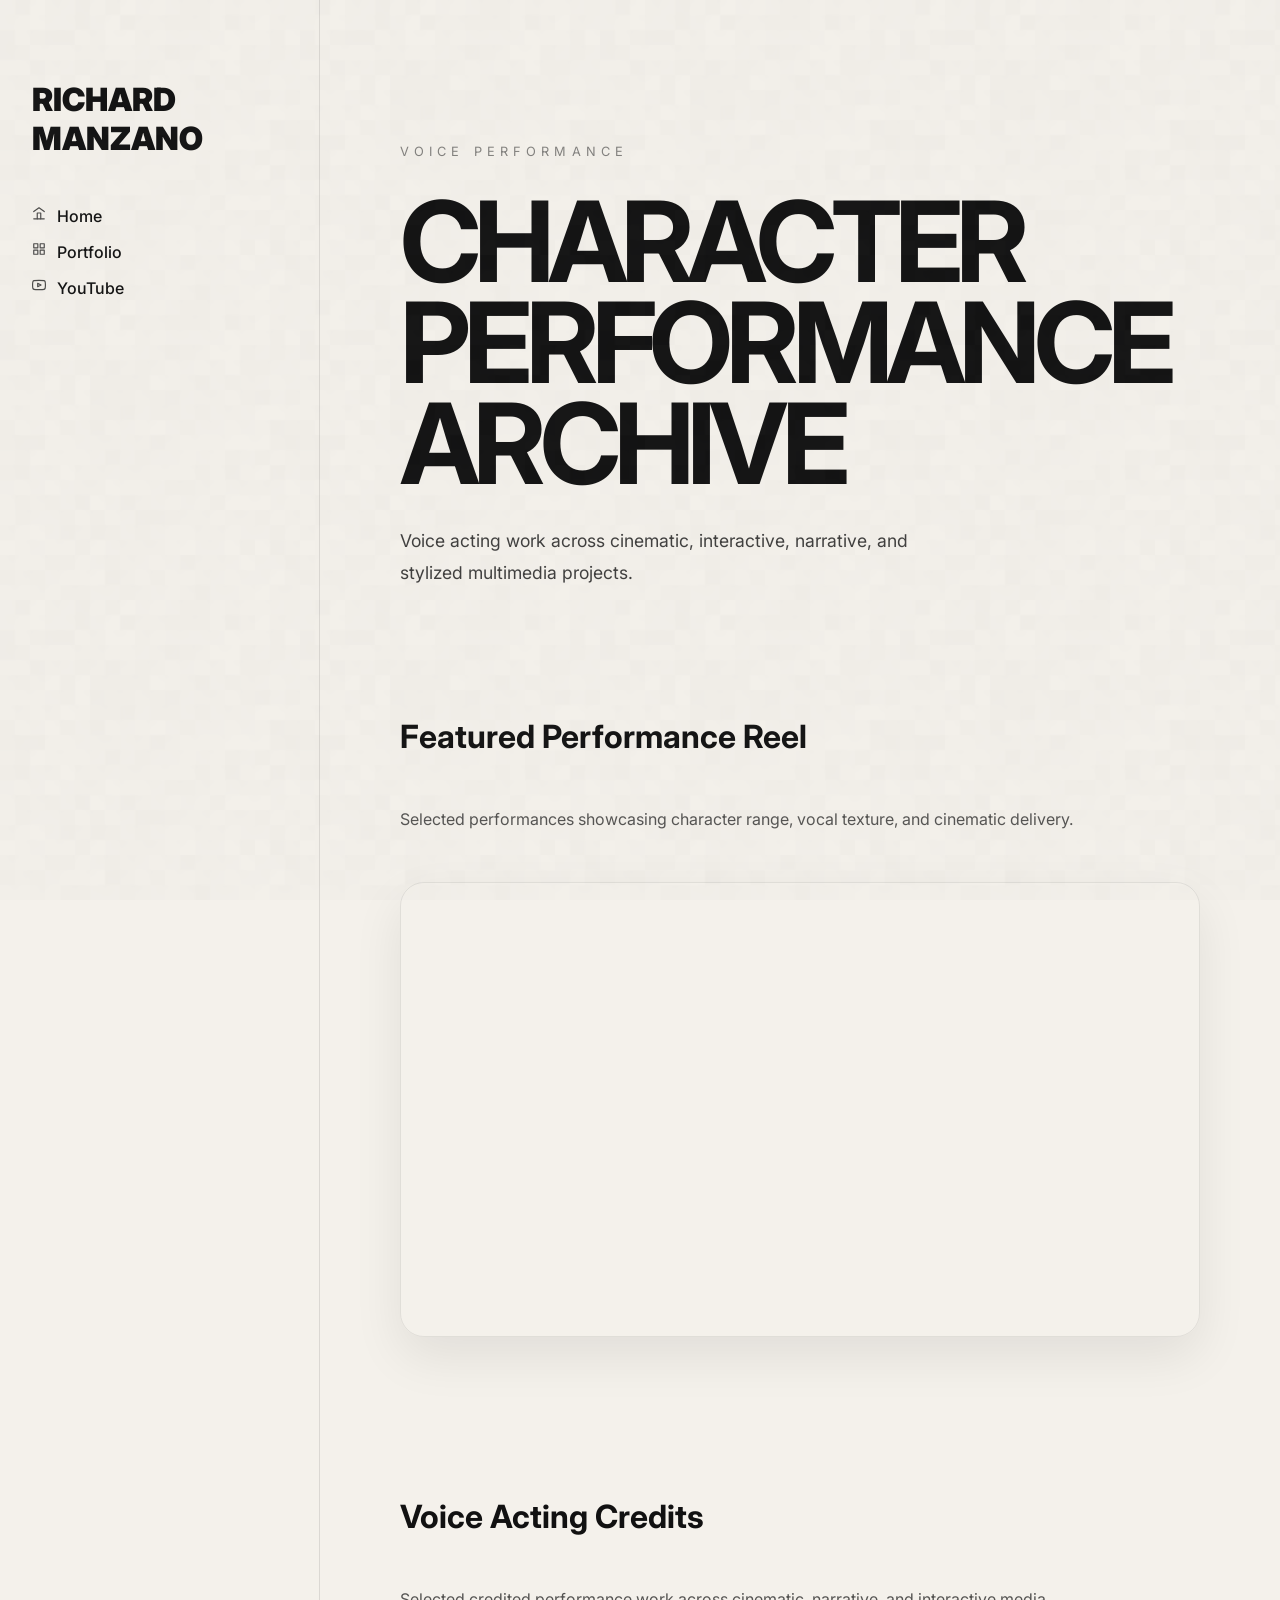
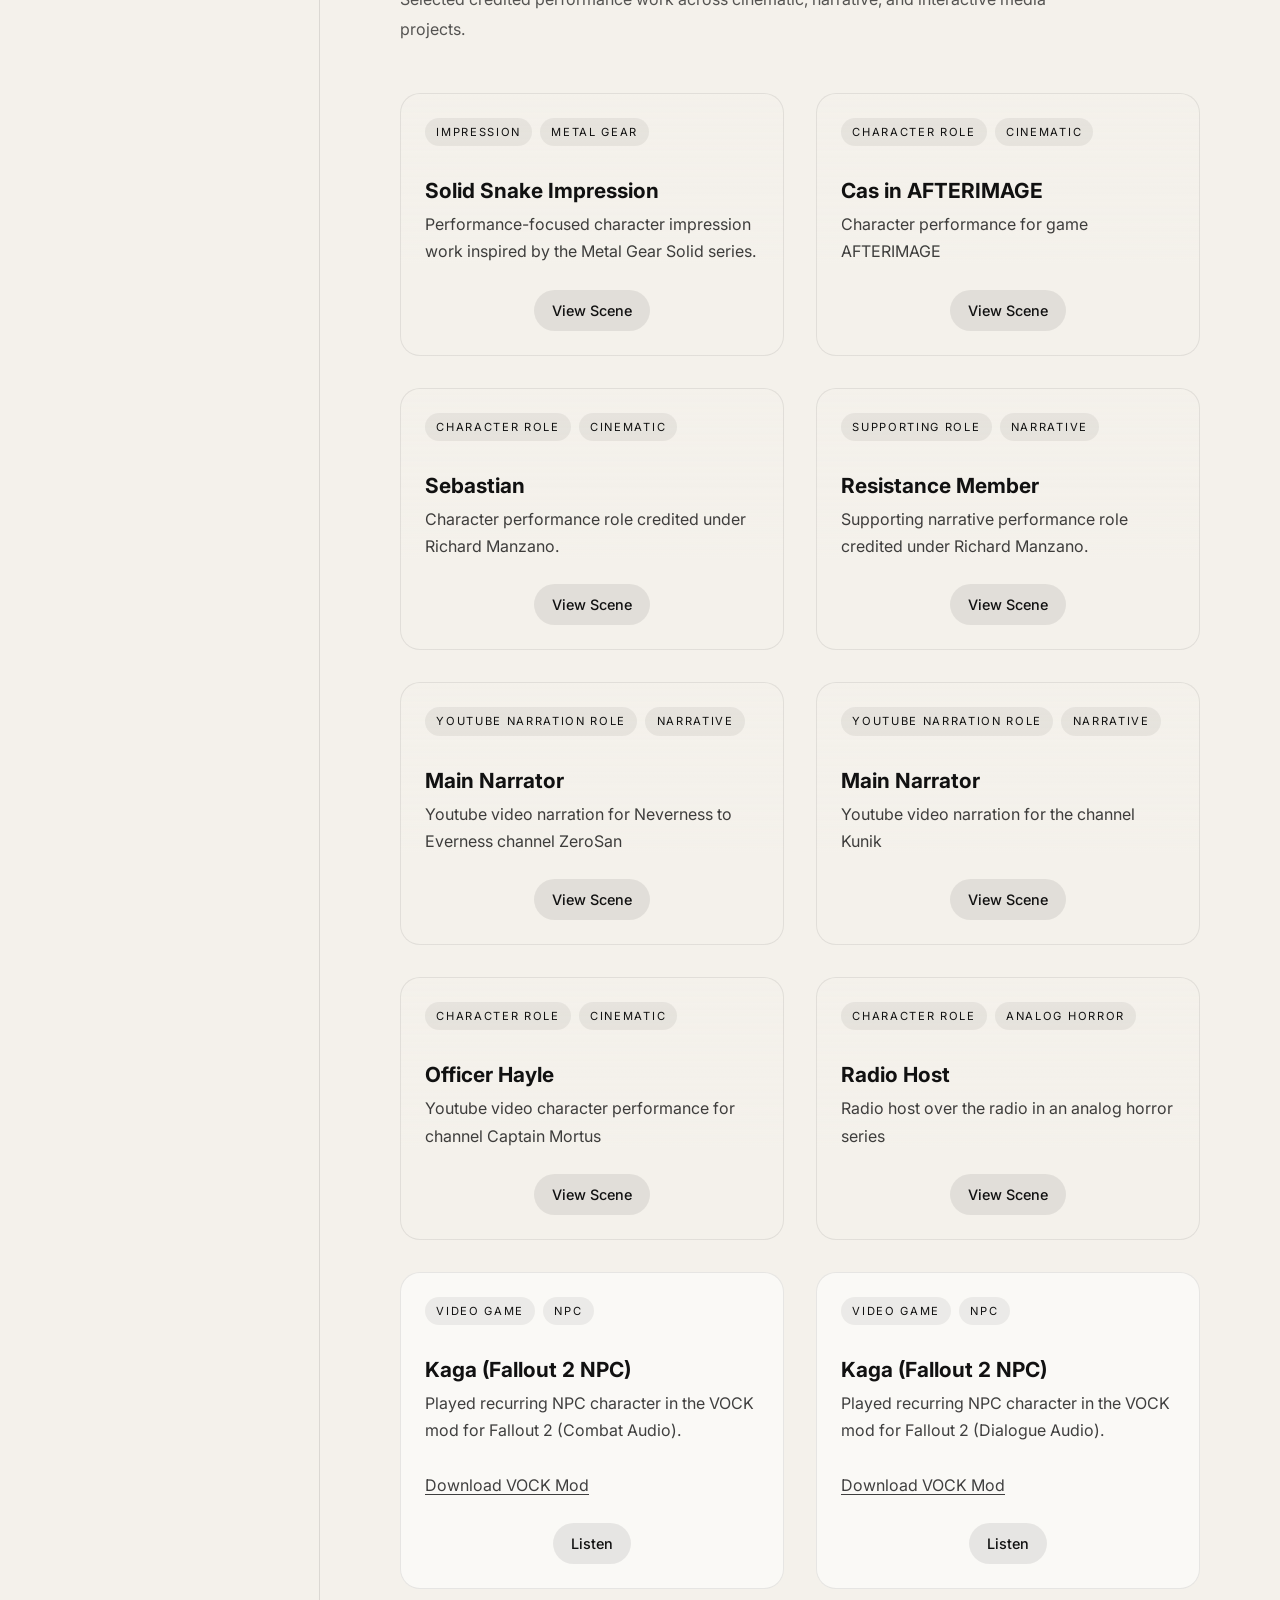
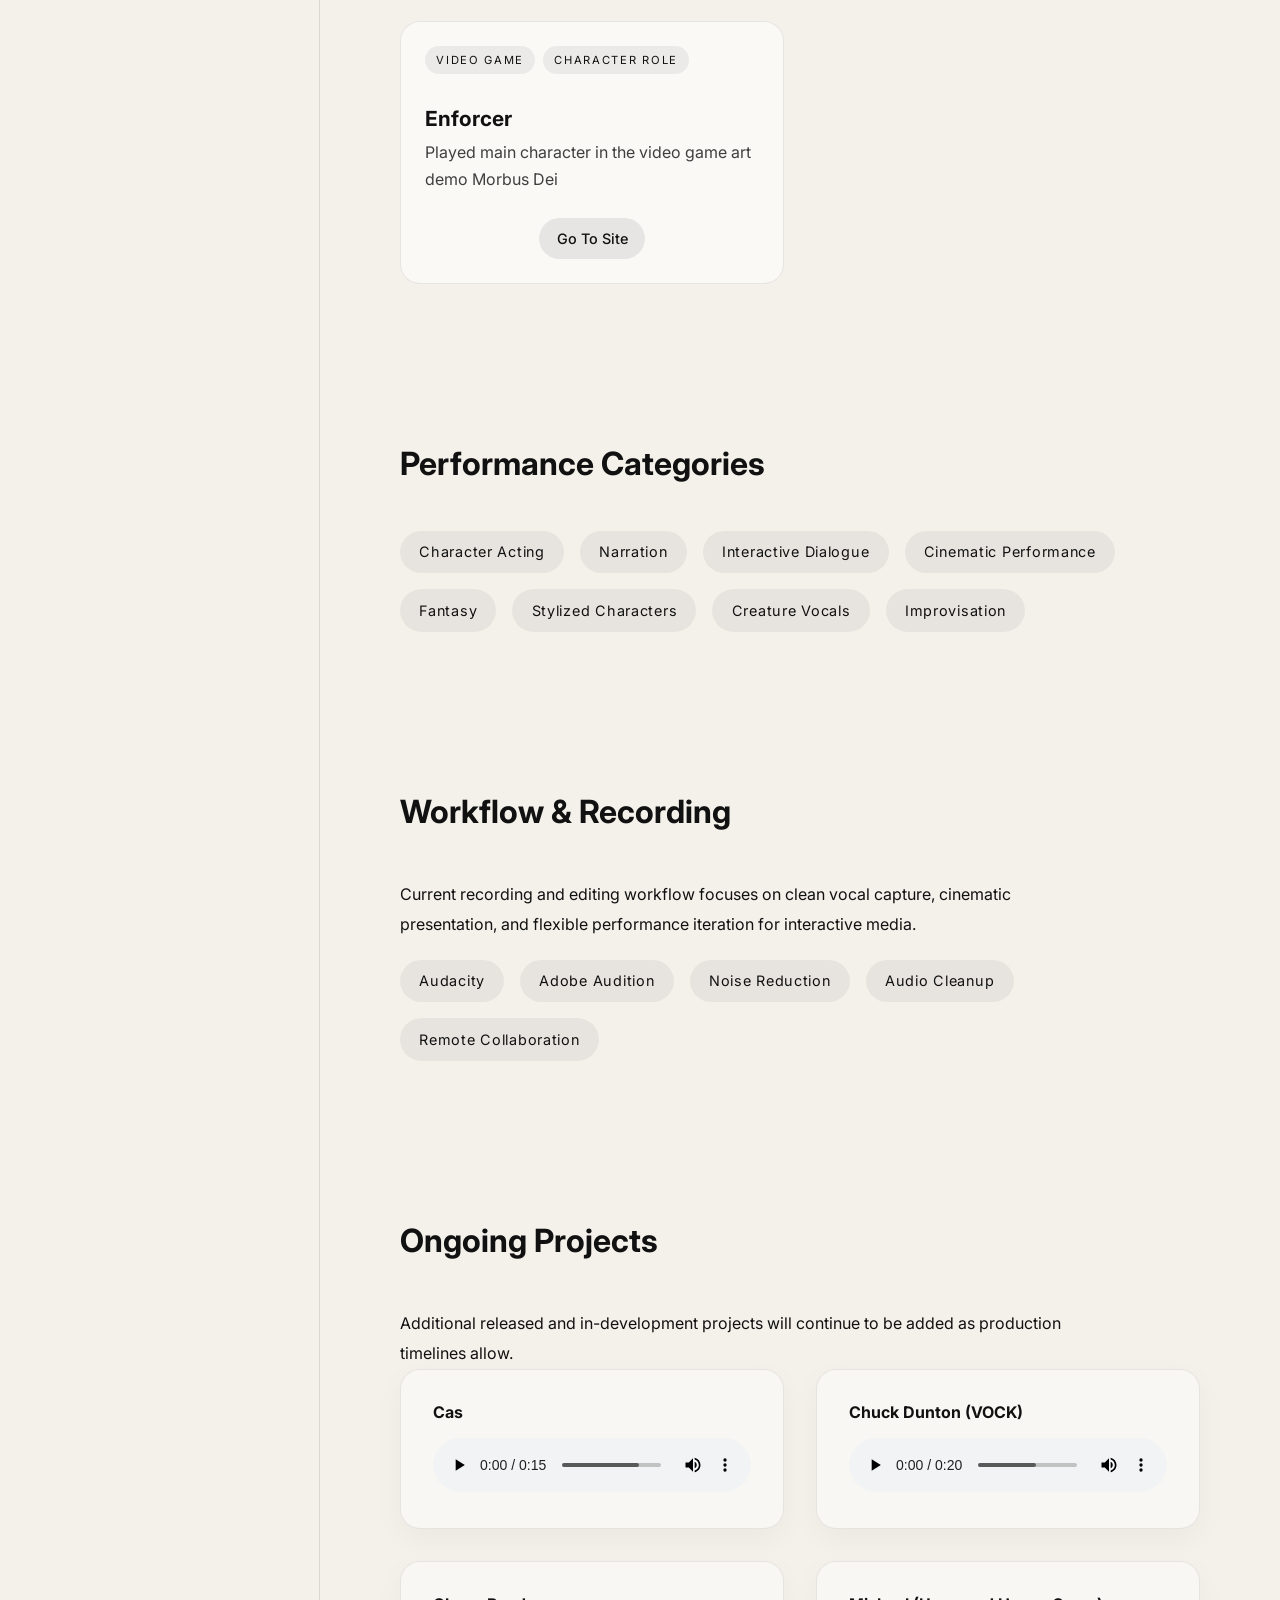
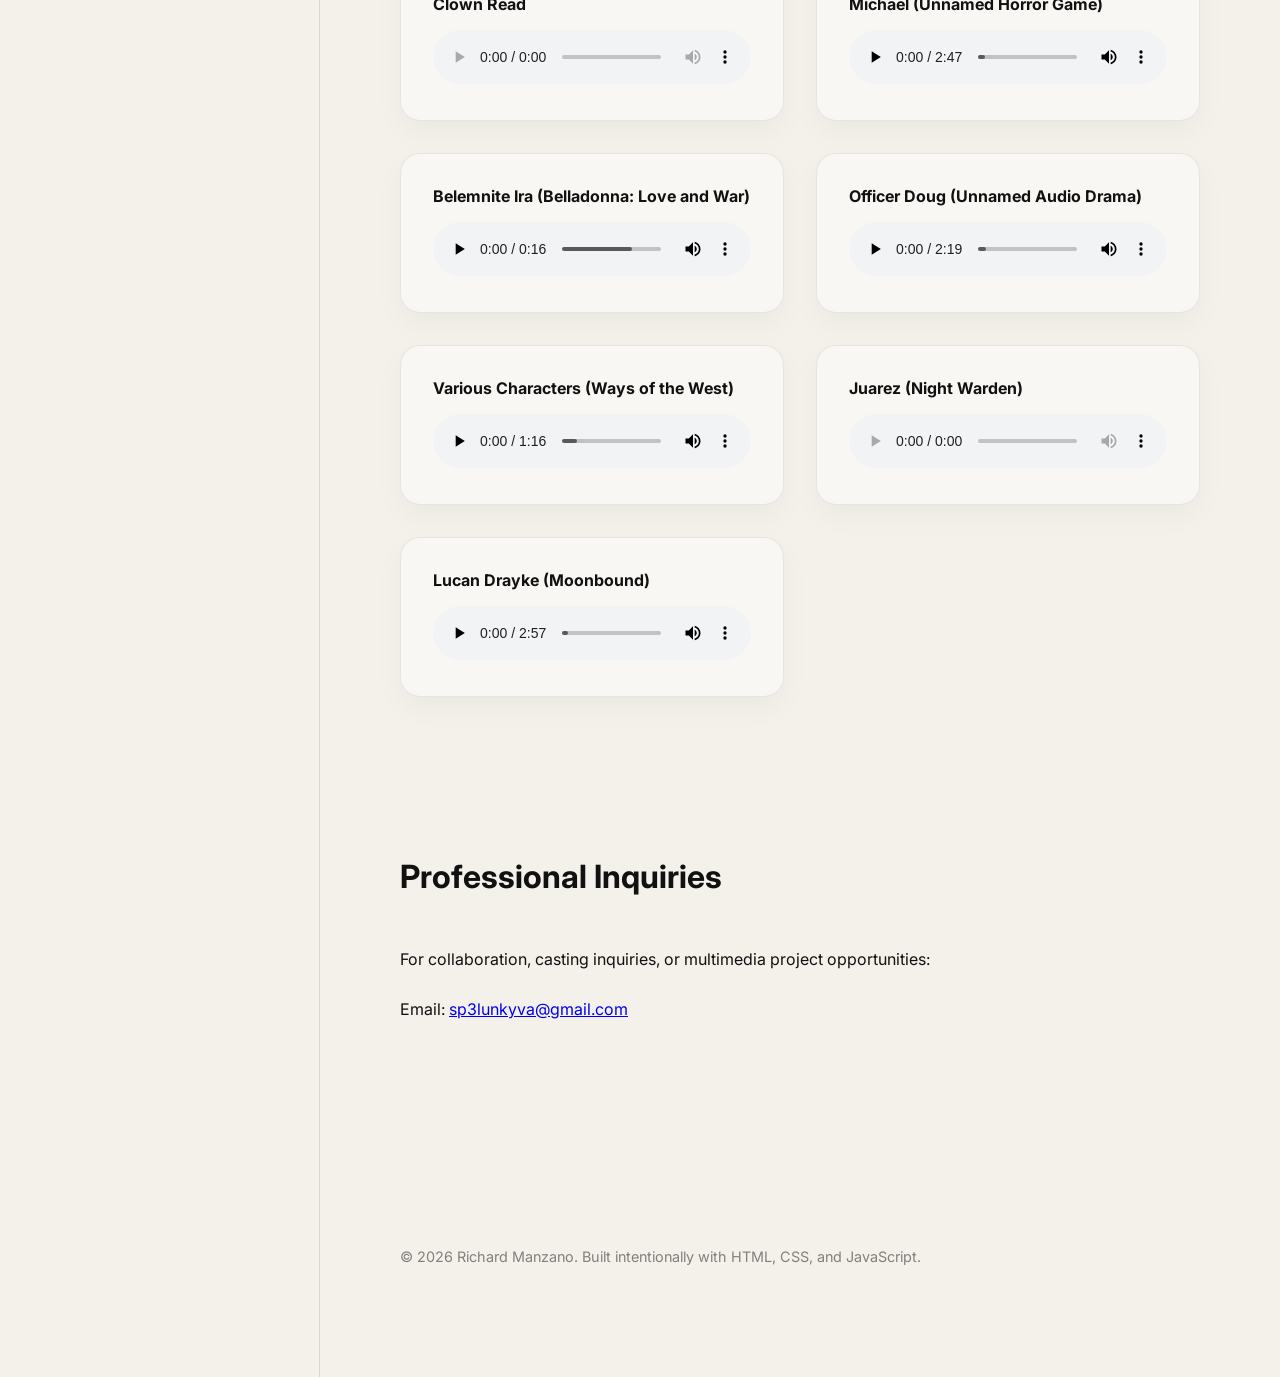
==== commit e64325e4: "Add Cas in AFTERIMAGE credit; fix thumbnail gradient and button layout - New credit card for Cas in " ====
--- a/projects/voiceover/index.html
+++ b/projects/voiceover/index.html
@@ -209,6 +209,31 @@
                         <span>CINEMATIC</span>
                     </div>
 
+                    <h4>Cas in AFTERIMAGE</h4>
+
+                    <p>
+                        Character performance for game AFTERIMAGE
+                    </p>
+
+                    <a class="project-button"
+                       href="https://www.youtube.com/watch?v=PisRBLofadw"
+                       target="_blank"
+                       rel="noopener noreferrer">
+
+                        View Scene
+
+                    </a>
+
+                </article>
+
+                <!-- Credit Card -->
+                <article class="project-card">
+
+                    <div class="project-tags">
+                        <span>CHARACTER ROLE</span>
+                        <span>CINEMATIC</span>
+                    </div>
+
                     <h4>Sebastian</h4>
 
                     <p>
--- a/style.css
+++ b/style.css
@@ -212,6 +212,12 @@
     position: relative;
     display: flex;
     flex-direction: column;
+}
+
+.project-card.has-thumb {
+    background-color: #f4f1eb;
+    background-size: cover;
+    background-position: center top;
 }
     .project-card::before {
         content: '';
@@ -284,6 +290,8 @@
     font-weight: 500;
     transition: background var(--transition-fast), transform var(--transition-fast);
     margin-top: auto;
+    margin-bottom: 1.5rem;
+    align-self: center;
 }
 
     .project-button:hover {
